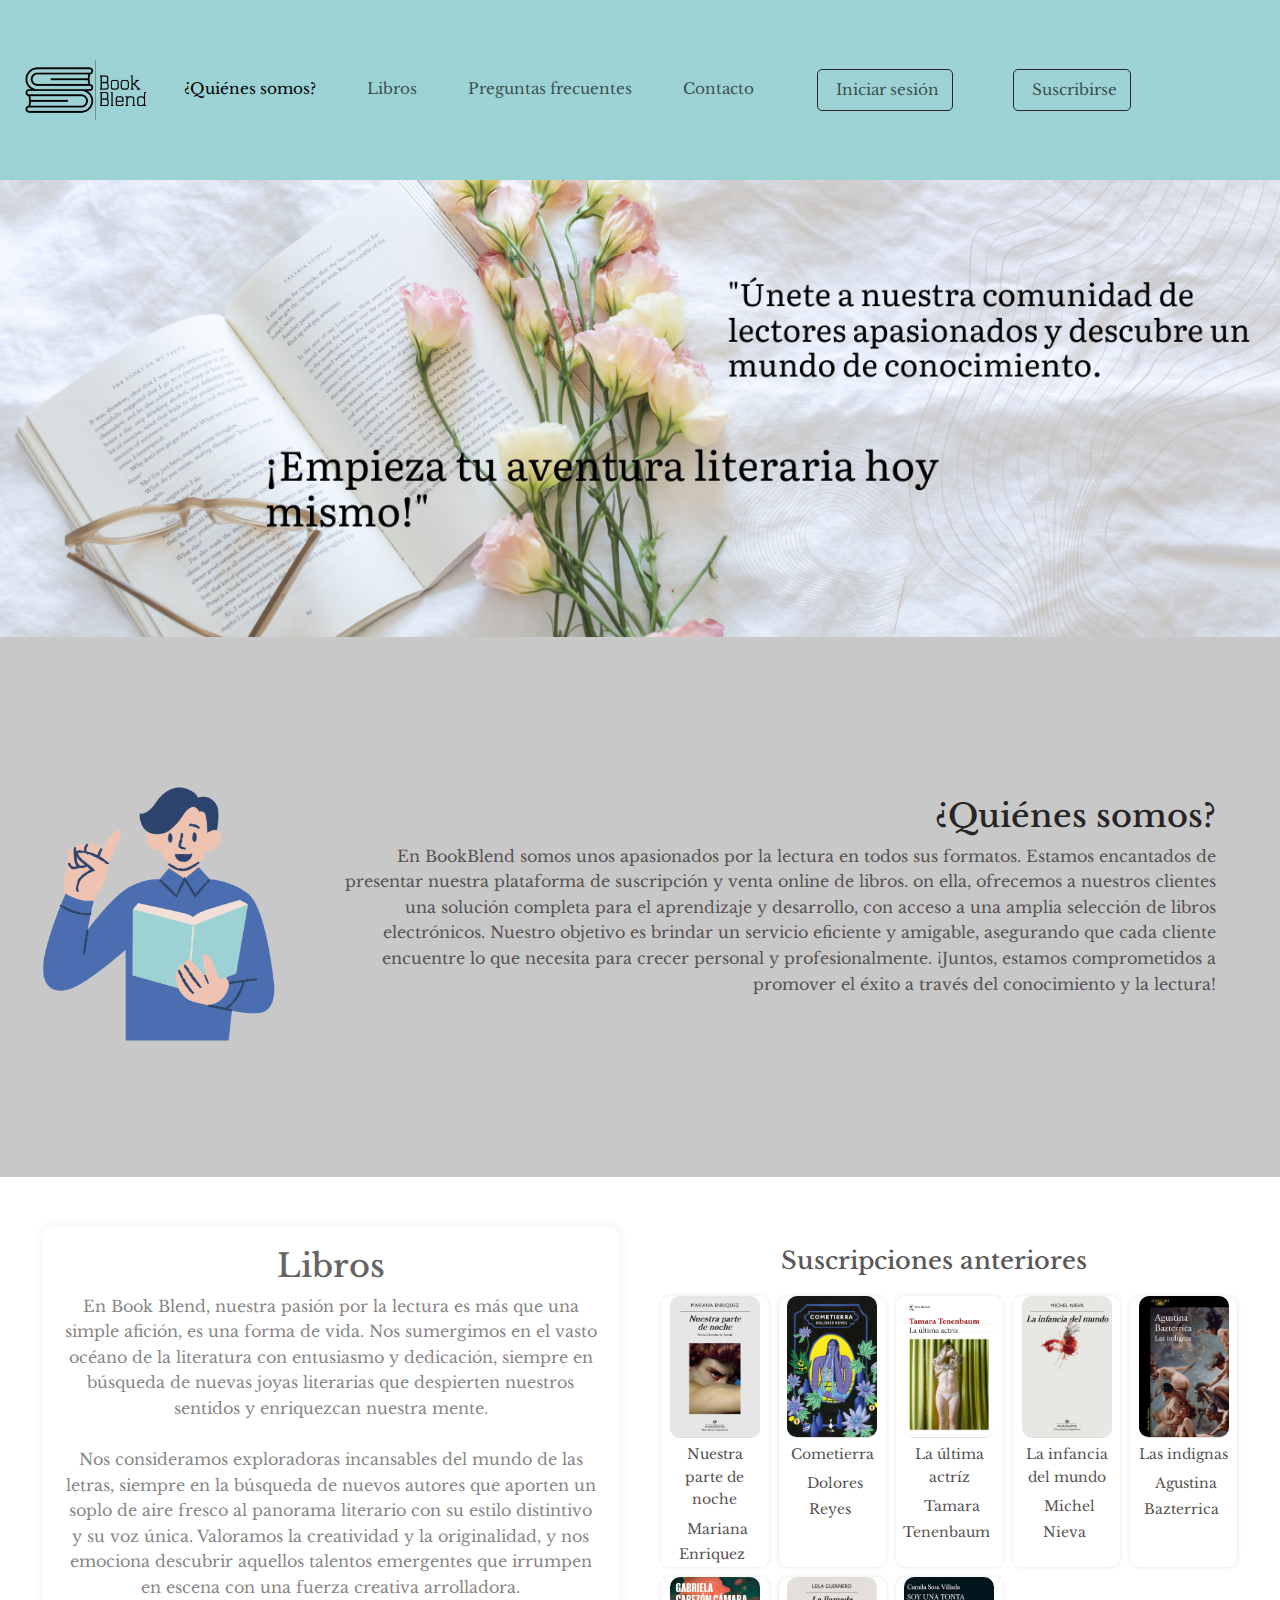
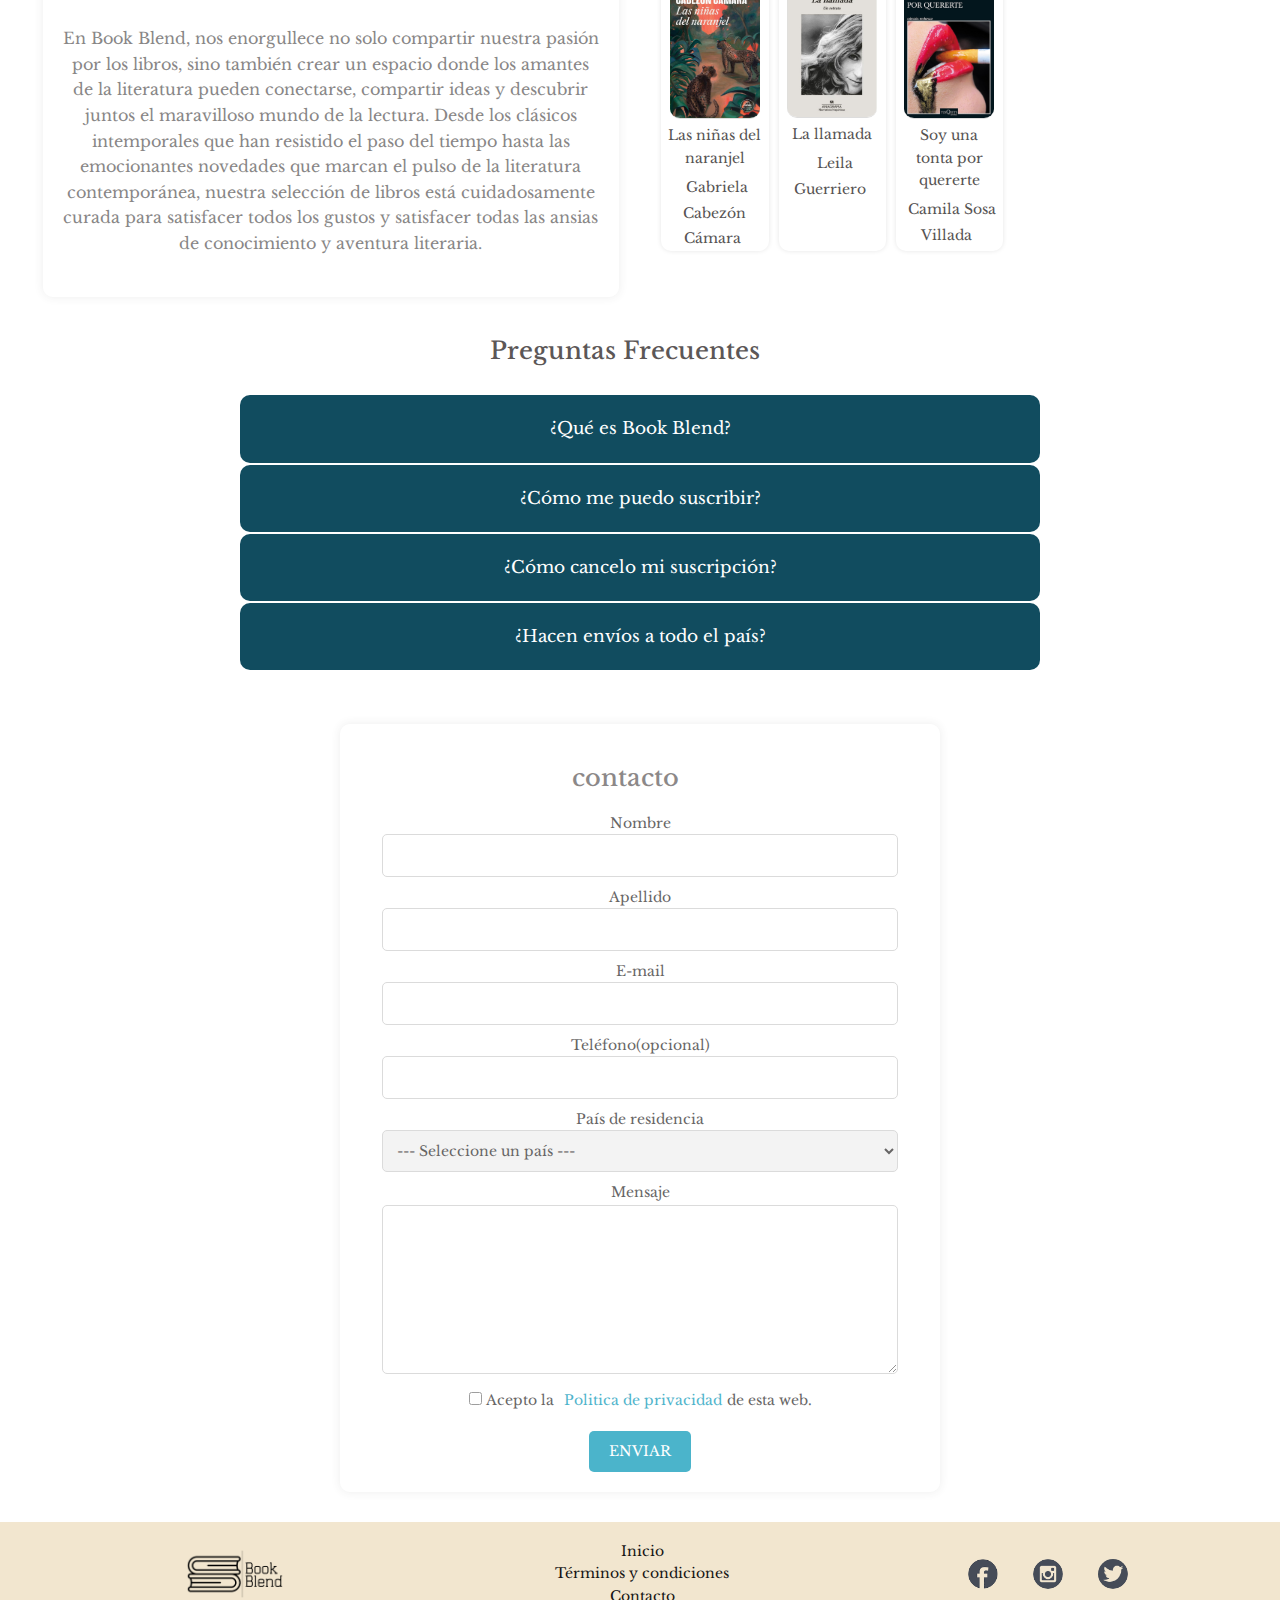
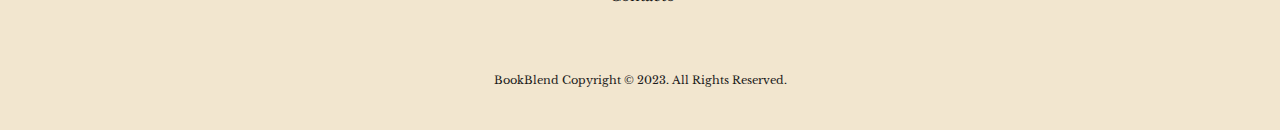
==== index.html @ 891d742f "Primer commit" ====
<!DOCTYPE html>
<html lang="es">
<head>
    <meta charset="UTF-8"/>

    <meta http-equiv="X-UA-Compatible" content="IE=edge"/>

    <meta name="viewport" content="width=device-width, initial-scale=1.0"/>

    <meta charset="UTF-8">

    <link href="https://fonts.googleapis.com/css2?family=Libre+Baskerville&display=swap" rel="stylesheet">

    <title>Book Blend</title>

    <link rel="icon" href="./imagenes/LOGOFAVICO.ico" type="image/x-icon">

    <link href="https://cdn.jsdelivr.net/npm/bootstrap@5.3.3/dist/css/bootstrap.min.css" rel="stylesheet"
    integrity="sha384-QWTKZyjpPEjISv5WaRU9OFeRpok6YctnYmDr5pNlyT2bRjXh0JMhjY6hW+ALEwIH" crossorigin="anonymous">

    <link rel="stylesheet" href="./CSS/stylePagina.css"/>
</head>

<body>
    <nav class="navbar navbar-expand-lg navbar-light" style="background-color:#9cd2d3;">
        <div class="container-fluid">
            <a class="navbar-brand" href="./index.html">
                <img src="./imagenes/logo1.png" alt="imagen del logo bookblend">
            </a>
            <button class="navbar-toggler" id="button-burg" type="button" data-bs-toggle="collapse"
                data-bs-target="#navbarNav" aria-controls="navbarNav" aria-expanded="false"
                aria-label="Toggle navigation">
            </button>
            <div class="collapse navbar-collapse" id="navbarNav">
                <ul class="navbar-nav">
                    <li class="nav-item">
                        <a class="nav-link active" aria-current="page" href="#quienes">¿Quiénes somos?</a>
                    </li>
                    <li class="nav-item">
                        <a class="nav-link" href="#libros">Libros</a>
                    </li>
                    <li class="nav-item">
                        <a class="nav-link" href="#preguntas-frecuentes">Preguntas frecuentes</a>
                    </li>
                    <li class="nav-item">
                        <a class="nav-link" href="#contacto">Contacto</a>
                    </li>
                    <li class="nav-item" id="btn-inicio-sesion">
                        <a class="nav-link" href="./ventlogin.html#inicio-sesion">Iniciar sesión</a>
                    </li>
                    <li class="nav-item" id="btn-suscripcion">
                        <a class="nav-link" href="./ventlogin.html#suscripcion">Suscribirse</a>
                    </li>
                </ul>
            </div>
        </div>
    </nav>
    <main>
        <div>
            <section id="carruselpp">
                <div class="carousel-containerpp">
                    <div class="carousel-pp">
                        <div class="carousel-itempp">
                            <img src= "./imagenes/1.png" alt="Empieza tu aventura literaria hoy mismo">
                        </div>
                        <div class="carousel-itempp">
                            <a href="./ventlogin.html"></a>
                            <img src= "./imagenes/2.png" alt="suscripcion gratiuta por 7 dias">
                        </div>
                        <div class="carousel-itempp">
                            <img src="./imagenes/3.png" alt="Puede cancelar la suscrpcion en cualquier momento">
                        </div>
                    </div>
                    <div class="prev-nextpp">
                        <button id="prevBtn" class="previ">&#10094;</button>
                        <button id="nextBtn" class="sigu">&#10095;</button>
                    </div>
                </div>
            </section>
        </div>
        <section id="quienes">
            <div class="container-quienes">
                <div class="mainImg">
                    <img src="./imagenes/quienesomos.png" alt="imagen orientativa" />
                </div>
                <div class="mainText">
                    <h2 class="quieneSomos">¿Quiénes somos?</h2>
                    <p>
                        En BookBlend somos unos apasionados por la lectura en todos sus
                        formatos.
                        Estamos encantados de presentar nuestra plataforma de suscripción y
                        venta online de libros.
                        on ella, ofrecemos a nuestros clientes una solución completa para el
                        aprendizaje y desarrollo,
                        con acceso a una amplia selección de libros electrónicos.
                        Nuestro objetivo es brindar un servicio eficiente y amigable,
                        asegurando que cada cliente encuentre lo que necesita para crecer
                        personal y profesionalmente.
                        ¡Juntos, estamos comprometidos a promover el éxito a través del
                        conocimiento y la lectura!
                    </p>
                </div>
            </div>
        </section>
        <section id="libros">
            <div id="container_izq">
                <div class="contenido">
                    <h2>Libros</h2>
                    <p>En Book Blend, nuestra pasión por la lectura es más que una simple afición, es una forma de vida.
                        Nos sumergimos en el vasto océano de la literatura con entusiasmo y dedicación, siempre en
                        búsqueda de nuevas joyas literarias que despierten nuestros sentidos y enriquezcan nuestra
                        mente.<br><br>
                        Nos consideramos exploradoras incansables del mundo de las letras, siempre en la búsqueda de
                        nuevos autores que aporten un soplo de aire fresco al panorama literario con su estilo
                        distintivo y su voz única. Valoramos la creatividad y la originalidad, y nos emociona descubrir
                        aquellos talentos emergentes que irrumpen en escena con una fuerza creativa arrolladora.<br><br>
                        En Book Blend, nos enorgullece no solo compartir nuestra pasión por los libros, sino también
                        crear un espacio donde los amantes de la literatura pueden conectarse, compartir ideas y
                        descubrir juntos el maravilloso mundo de la lectura. Desde los clásicos intemporales que han
                        resistido el paso del tiempo hasta las emocionantes novedades que marcan el pulso de la
                        literatura contemporánea, nuestra selección de libros está cuidadosamente curada para satisfacer
                        todos los gustos y satisfacer todas las ansias de conocimiento y aventura literaria.</p>
                </div>
            </div>
            <div id="container_der">
                <h4>Suscripciones anteriores</h4>
                <div class="libros_anteriores">
                    <div class="libro" onclick="showResumen(this)">
                        <img src="./imagenes/nuestra_parte_de_noche.jpg" alt="Portada del libro 1">
                        <p class="item_title">Nuestra parte de noche</p>
                        <span class="autor">Mariana Enriquez</span>
                        <p class="reseña" style="display: none;">La novela se centra en la convivencia entre lo
                            histórico y lo
                            sobrenatural, y la construcción de los personajes es excepcional. <br>
                            La historia se desarrolla en torno a una secta regida por lo que llaman la Oscuridad. <br>
                            A través de la narrativa, Enriquez inventa puertas para que el lector las abra, entre el
                            sigilo y el
                            estupor. Desde las vidas comunes de algunos personajes comienzan a aparecer sitios o escenas
                            que
                            invitan a la extrañidad, pero también a las más espeluznantes pesadillas y luego al horror
                            que
                            convierte al lenguaje en experiencia de lo indecible. <br>
                            La novela también aborda aspectos de la dictadura militar argentina, aunque no es el tema
                            central.
                            <br>
                            A través de la historia, se exploran temas de ocultismo, extravío macabro y la tensión entre
                            lo que
                            parece real y lo que se adivina como siniestro. <br>
                            En resumen, “Nuestra parte de noche” es una obra que desafía las convenciones del género y
                            ofrece
                            una lectura profunda y cautivadora.
                        </p>
                    </div>
                    <div class="libro" onclick="showResumen(this)">
                        <img src="./imagenes/cometierra.jpg" alt="Portada del libro 2">
                        <p class="item_title">Cometierra</p>
                        <span class="autor">Dolores Reyes</span>
                        <p class="reseña" style="display: none;">La historia es narrada por una joven huérfana conocida
                            como
                            Cometierra, quien tiene el poder de conectar con víctimas femeninas desaparecidas al comer
                            un poco
                            de tierra que ha tenido contacto con la víctima. <br>
                            A lo largo de la historia, Cometierra usa su don para ayudar a encontrar a mujeres
                            desaparecidas,
                            ingiriendo tierra de la casa de la persona desaparecida para tener visiones y poder
                            encontrarla.
                            Aunque la novela aborda temas de femicidios y trata de blancas, también se centra en cómo
                            Cometierra
                            percibe su vida como vidente y huérfana, y cómo crece y enfrenta las cosas de manera
                            diferente a
                            como lo hacía de niña. <br>
                            La novela es visual y sensorial, con una estructura parecida a la novela policíaca, con
                            Cometierra
                            resolviendo un caso tras otro. Además, la obra es reconocida por su cruda descripción de la
                            realidad
                            social y la presencia de lo sobrenatural. <br>
                            En resumen, “Cometierra” es una obra que logra entrelazar magistralmente diferentes géneros
                            literarios y elementos temáticos, ofreciendo una historia que impacta por su cruda
                            descripción de la
                            realidad social y la presencia de lo sobrenatural.
                        </p>
                    </div>
                    <div class="libro" onclick="showResumen(this)">
                        <img src="./imagenes/la_ultima_actriz.jpg" alt="Portada del libro 3">
                        <p class="item_title">La última actríz</p>
                        <span class="autor">Tamara Tenenbaum</span>
                        <p class="reseña" style="display: none;">La historia se centra en dos mujeres de diferentes
                            épocas,
                            explorando la identidad femenina a través del tiempo y la memoria. <br>
                            La protagonista, Sabrina, es una estudiante de Artes que, impulsada por su director de tesis
                            y
                            amante, Gabriel, decide investigar las huellas del teatro judío en Argentina. Para ello,
                            recurre a
                            Jaim, un viejo profesor que le sugiere revisar los restos de los archivos de la AMIA, la
                            mutual que
                            sufrió un atentado terrorista en 1994. <br>
                            En su investigación, Sabrina descubre el diario de Jana, una actriz del teatro ídish en
                            Buenos Aires
                            en la década de 1960. A medida que avanza en su investigación, Sabrina se obsesiona con
                            seguir las
                            huellas de Jana, hasta el punto de que todo lo demás en su vida, incluyendo su familia, su
                            carrera
                            académica y su relación con Gabriel, pasa a un segundo plano. <br>
                            La novela es reconocida por su inteligencia narrativa excepcional, con dos personajes
                            femeninos
                            perturbadores y una trama tan elusiva como hipnótica. Trata temas como ser mujer, el deseo y
                            la
                            realización, el mito del díbuk y la posesión del cuerpo, la tradición y la modernidad, la
                            ciudad de
                            Buenos Aires y la búsqueda de una clave existencial entre un montón de papeles quemados.
                            <br>
                            En resumen, “La última actriz” es una obra que logra entrelazar magistralmente diferentes
                            géneros
                            literarios y elementos temáticos, ofreciendo una historia que impacta por su cruda
                            descripción de la
                            realidad social y la presencia de lo sobrenatural.
                        </p>
                    </div>
                    <div class="libro" onclick="showResumen(this)">
                        <img src="./imagenes/la_infancia_del_mundo.jpg" alt="Portada del libro 4">
                        <p class="item_title">La infancia del mundo</p>
                        <span class="autor">Michel Nieva</span>
                        <p class="reseña" style="display: none;">La historia se desarrolla en el siglo XXIII, en un
                            mundo
                            transformado por el cambio climático. <br>
                            El protagonista de la historia es un niño mutante conocido como “el niño dengue”, que es
                            testigo de
                            un mundo en el que la élite en el poder ha terraformado el planeta para su bienestar y
                            enriquecimiento, mientras que el resto de la población vive en la más brutal precariedad. El
                            niño
                            dengue descubre que su nacimiento es producto de un experimento corporativo sobre capas
                            marginales
                            de la sociedad con el fin de especular sobre el mercado de "virofinanzas". <br>
                            La novela es reconocida por su crítica feroz a la influencia desmedida de las corporaciones
                            y su
                            búsqueda incesante de ganancias a expensas de la humanidad. <br>
                            En resumen, “La infancia del mundo” es una obra que ofrece una mirada ciberpunk planteando
                            una
                            crítica a ciertos rasgos del capitalismo global contemporáneo como el cambio climático, la
                            especulación financiera y la industria farmacéutica, el extractivismo, la gentrificación, e
                            incluso
                            la violencia infantil y la desigualdad social.
                        </p>
                    </div>
                    <div class="libro" onclick="showResumen(this)">
                        <img src="./imagenes/las_indignas.jpg" alt="Portada del libro 5">
                        <p class="item_title">Las indignas</p>
                        <span class="autor">Agustina Bazterrica</span>
                        <p class="reseña" style="display: none;">La historia se desarrolla en un mundo
                            post-apocalíptico,
                            después de una serie de catástrofes ambientales. <br>
                            La trama gira en torno a un grupo de mujeres que viven en una especie de convento, bajo el
                            control
                            de una secta religiosa. Estas mujeres son sometidas a torturas, sacrificios y ceremonias
                            terroríficas en nombre de la iluminación. Son vigiladas por la Hermana Superior y un
                            misterioso
                            personaje conocido solo como "Él". <br>
                            La narradora es una de estas mujeres, que escribe en secreto sobre lo que sucede dentro del
                            convento. A través de su relato, Bazterrica explora temas como el patriarcado, el abuso de
                            poder y
                            la amistad. <br>
                            La novela es reconocida por su narrativa truculenta, que logra enmascarar con cierto
                            lirismo. “Las
                            indignas” ofrece una visión perturbadora de un futuro distópico.
                        </p>
                    </div>
                    <div class="libro" onclick="showResumen(this)">
                        <img src="./imagenes/las_niñas_del_naranjel.jpg" alt="Portada del libro 6">
                        <p class="item_title">Las niñas del naranjel</p>
                        <span class="autor">Gabriela Cabezón Cámara</span>
                        <p class="reseña" style="display: none;">La historia se basa en la vida de Catalina de Erauso,
                            una
                            novicia del convento de Donostia, España, en el siglo XVI, que a los 15 años huye y termina
                            en
                            América convertida en Antonio, un alférez. <br>
                            La trama se desarrolla en un mundo post-apocalíptico, después de una serie de catástrofes
                            ambientales. Antonio, junto con dos niñas guaraníes, Mitakuña y Michí, y algunos animales,
                            se
                            interna en la selva. Mientras las protege, les cuenta variadas historias al igual que hace
                            con su
                            tía (priora del convento del que escapó), mediante una larga carta en la que le (nos) cuenta
                            qué fue
                            de su vida durante casi treinta años y le pide perdón por haberla abandonado. <br>
                            La novela es reconocida por su crítica social, especialmente referida a la colonización
                            española.
                            Además, aborda temas como la identidad sexual y la soledad del ser humano. La narración y la
                            poesía
                            se imbrican de un modo admirable, creando una polifonía digna de mencionar.
                        </p>
                    </div>
                    <div class="libro" onclick="showResumen(this)">
                        <img src="./imagenes/la_llamada.JPG" alt="Portada del libro 7">
                        <p class="item_title">La llamada</p>
                        <span class="autor">Leila Guerriero</span>
                        <p class="reseña" style="display: none;">La obra es un retrato de la vida de Silvia Labayru, una
                            argentina que en su adolescencia era tímida, lectora, amante de los animales y entusiasta de
                            John F.
                            Kennedy. A los trece años, ingresó en el Colegio Nacional Buenos Aires, donde entró en
                            contacto con
                            agrupaciones estudiantiles de izquierda y se transformó en una militante aguerrida. <br>
                            En marzo de 1976, embarazada de cinco meses y con veinte años, Labayru integraba el sector
                            de
                            Inteligencia de la organización Montoneros, un grupo armado de extracción peronista. Fue
                            secuestrada
                            por militares y trasladada a la ESMA, la Escuela de Mecánica de la Armada, donde funcionaba
                            un
                            centro de detención clandestino en el cual se torturó y asesinó a miles de personas. Allí
                            tuvo a su
                            hija que, una semana más tarde, fue entregada a los abuelos paternos. <br>
                            En la ESMA, Labayru fue torturada, obligada a realizar trabajo esclavo, violada
                            reiteradamente por
                            un oficial y forzada a representar el papel de hermana de Alfredo Astiz, un miembro de la
                            Armada que
                            se había infiltrado en la organización Madres de Plaza de Mayo. La liberaron en junio de
                            1978 y en
                            el avión rumbo a Madrid, junto a su hija de un año y medio, pensó: «Se acabó el infierno».
                            Pero el
                            infierno no había terminado. <br>
                            Los argentinos en el exilio la repudiaron, acusándola de traidora a raíz de la desaparición
                            de las
                            Madres. Abominada por quienes habían sido sus compañeros de militancia, arropada por unos
                            pocos
                            amigos fieles exiliados en Europa, hizo una vida. <br>
                            Guerriero entrevistó durante dos años, de 2021 a 2023, a Silvia Labayru, antigua integrante
                            del
                            grupo armado de extracción peronista Montoneros. Con retazos de conversaciones,
                            transcripciones de
                            testimonios judiciales, telegramas, emails y poemas, Guerriero realiza un trabajo formidable
                            al
                            desgranar cada elemento y situarlo en el lugar exacto que le corresponde para construir un
                            engranaje
                            robusto con piezas sueltas. <br>
                            Es una historia real, llena de aristas y sombras, sobre la condición humana. Un gran mosaico
                            que,
                            visto en conjunto, ofrece una imagen definida y equilibrada de la época, de las
                            circunstancias y de
                            la protagonista.
                        </p>
                    </div>
                    <div class="libro" onclick="showResumen(this)">
                        <img src="./imagenes/soy_una_tonta_por_quererte.jpg" alt="Portada del libro 8">
                        <p class="item_title">Soy una tonta por quererte</p>
                        <span class="autor">Camila Sosa Villada</span>
                        <p class="reseña" style="display: none;">Este libro consta de nueve relatos que exploran la fina
                            línea
                            que separa la realidad de lo prodigioso. <br>
                            Los relatos están habitados por personajes extravagantes y profundamente humanos que se
                            enfrentan de
                            maneras tan extrañas como ellos mismos a una realidad ominosa. Algunos de los relatos
                            incluyen: <br>
                            - Una mujer que se gana la vida como novia de alquiler de hombres gays en la década de los
                            años 90.
                            <br>
                            - En un fumadero de Harlem, una travesti latina conoce íntimamente nada menos que a Billie
                            Holiday.<br>
                            - Un grupo de rugbiers regatea el precio de una noche de sexo y a cambio recibe su merecido.
                            <br>
                            - Monjas, abuelas, niños y perros nunca son lo que parecen.<br>
                            Camila Sosa Villada, autora del libro, es reconocida por su capacidad para hablar la lengua
                            de una
                            víctima de la inquisición mexicana y construir un universo distópico donde la existencia
                            travesti se
                            toma su revancha. <br>
                            El estilo único, la autora, franquea los límites entre la realidad y la magia en estos
                            cuentos,
                            honrando la tradición oral con soltura y solidez inigualables.
                        </p>
                    </div>
                </div>
            </div>
        </section>
        <div id="myModal" class="modal">
            <div class="modal-content">
                <span class="close" onclick="closeModal()">&times;</span>
                <div id="modalTitle" class="item_title"></div>
                <div id="modalContent" class="modal-description"></div>
            </div>
        </div>
        <section id="preguntas-frecuentes">
            <h4>Preguntas Frecuentes</h4>
            <div class="contenedor-acordeon">
                <div class="acordeon">
                    <input type="radio" name="acordeon" id="btn-acordeon1" class="btn-acordeon">
                    <label for="btn-acordeon1">
                        ¿Qué es Book Blend?
                    </label>
                    <div class="contenido-acordeon">
                        <p>Book Blend es un servicio de suscripción de libros que te ofrece una selección personalizada
                            de
                            libros basada en tus intereses y preferencias de lectura. Con Book Blend, puedes descubrir
                            nuevas lecturas emocionantes y disfrutar de una experiencia de lectura única.</p>
                    </div>
                </div>
                <div class="acordeon">
                    <input type="radio" name="acordeon" id="btn-acordeon2" class="btn-acordeon">
                    <label for="btn-acordeon2">
                        ¿Cómo me puedo suscribir?
                    </label>
                    <div class="contenido-acordeon">
                        <p>Para suscribirte a Book Blend, simplemente visita nuestra página web y haz clic en el botón
                            de
                            suscripción. Luego, sigue los pasos indicados para crear tu cuenta y seleccionar tu plan de
                            suscripción. Una vez completado el proceso de suscripción, podrás empezar a disfrutar de
                            nuestros libros seleccionados especialmente para ti.</p>
                    </div>
                </div>
                <div class="acordeon">
                    <input type="radio" name="acordeon" id="btn-acordeon3" class="btn-acordeon">
                    <label for="btn-acordeon3">
                        ¿Cómo cancelo mi suscripción?
                    </label>
                    <div class="contenido-acordeon">
                        <p>Para cancelar tu suscripción a Book Blend, simplemente inicia sesión en tu cuenta y dirígete
                            a la
                            sección de configuración o ajustes. Allí encontrarás la opción para cancelar tu suscripción.
                            Sigue las instrucciones proporcionadas y tu suscripción será cancelada de manera efectiva.
                            Ten
                            en cuenta que al cancelar tu suscripción, perderás acceso a nuestra biblioteca de libros.
                        </p>
                    </div>
                </div>
                <div class="acordeon">
                    <input type="radio" name="acordeon" id="btn-acordeon4" class="btn-acordeon">
                    <label for="btn-acordeon4">
                        ¿Hacen envíos a todo el país?
                    </label>
                    <div class="contenido-acordeon">
                        <p>Sí, hacemos envíos a todo el país. Nuestro servicio de entrega está disponible en todas las
                            regiones, lo que te permite recibir tus libros en la comodidad de tu hogar,
                            independientemente
                            de dónde te encuentres en el país. Trabajamos con servicios de mensajería confiables para
                            garantizar que tus libros lleguen a tiempo y en perfectas condiciones.</p>
                    </div>
                </div>
            </div>
        </section>
        <section id="contacto">
            <h4>contacto</h4>
            <div class="container">
                <form action="#" method="post" onsubmit="enviarFormulario(event)">
                    <div>
                        <label for="nombreUsuario">Nombre</label>
                        <input type="text" id="nombreUsuario" name="nombreUsuarioIngresado">
                    </div>
                    <div>
                        <label for="apellidoUsuario">Apellido</label>
                        <input type="text" id="apellidoUsuario" name="apellidoUsuarioIngresado">
                    </div>
                    <div>
                        <label for="emailUsuario">E-mail</label>
                        <input type="email" id="emailUsuario" name="emailUsuarioIngresado">
                    </div>
                    <div>
                        <label for="telUsuario">Teléfono(opcional)</label>
                        <input type="tel" id="telUsuario" name="telUsuarioIngresado">
                    </div>
                    <div>
                        <label for="paisUsuario">País de residencia</label>
                        <select id="paisUsuario" name="paisUsuarioIngresado">
                            <option value="selected">--- Seleccione un país ---</option>
                            <option value="AR">Argentina</option>
                            <option value="CO">Colombia</option>
                            <option value="VE">Venezuela</option>
                            <option value="PE">Peru</option>
                        </select>
                    </div>
                    <div>
                        <label for="message">Mensaje</label>
                        <textarea id="message" name="message" rows="7"></textarea>
                    </div>
                    <div>
                        <input type="checkbox" id="politicasdeprivacidad" name="politicasdeprivacidad" value="1">
                        <label for="politicasdeprivacidad"> Acepto la<a href="./politicasdeprivacidad.html">Politica
                                de privacidad</a>de esta web.</label>
                    </div>
                    <input type="submit" value="ENVIAR">
                </form>
            </div>
        </section>
    </main>
    <!-- FOOTER -->
    <footer>
        <div class="container">
            <div class="logoFooter">
                <img src="./imagenes/logo1.png" alt="logo de bookblent" />
            </div>
            <div class="accesoRapido">
                <ul>
                    <li><a href="./index.html">Inicio</a></li>
                    <li><a href="./terminosycondiciones.html">Términos y condiciones</a></li>
                    <li><a href="./index.html#contacto">Contacto</a></li>
                </ul>
            </div>
            <div class="logoRedes">
                <a href="https://www.facebook.com/" target="_blank">
                    <img src="./imagenes/facebooklogo.jpg" alt="FacebookLogo" />
                </a>
                <a href="https://www.instagram.com/" target="_blank">
                    <img src="./imagenes/instagramlogo.jpg" alt="InstagramLogo" />
                </a>
                <a href="https://twitter.com/" target="_blank">
                    <img src="./imagenes/twitterlogo.jpg" alt="TwitterLogo" />
                </a>
            </div>
            <p class="copy">
                BookBlend Copyright &copy; 2023. All Rights Reserved.
            </p>
        </div>
    </footer>
    <!-- FIN FOOTER -->
    <script src="https://cdn.jsdelivr.net/npm/bootstrap@5.3.3/dist/js/bootstrap.bundle.min.js"
        integrity="sha384-YvpcrYf0tY3lHB60NNkmXc5s9fDVZLESaAA55NDzOxhy9GkcIdslK1eN7N6jIeHz"
        crossorigin="anonymous"></script>
    <script src="./JS/popup.js"></script>
    <script src="./JS/formulario.js"></script>
    <script src="./JS/scroll.js"></script>
    <script src="./JS/inse.js"></script>
    <script src="./JS/carrusel.js"></script>
    <script src="./JS/acordeon.js"></script>
</body>
</html>
---- CSS/stylePagina.css ----
a {
  color: #262424;
  text-decoration: none;
}

* {
  color: #262424;
  padding: 20px;
  border-radius: 10px;;
}

body {
  font-family: 'Libre Baskerville', serif;
  font-size: 16px;
  line-height: 1.6;
  background-size: cover;
  background-position: center;
  text-align: center;
  margin: 0px;
  padding: 0px;
  background-color: white;
  background-size: auto 100vh;
}

header h1 {
  text-align: center;
  font-weight: bold'Libre Baskerville', serif;
  margin-inline-end: 30px; 
  margin-bottom: 20px; 
  margin-top: 20px;

}

nav {
  background-color: #0799b6;
  font-size: 17px;
  padding: 10px 20px;
  top: 0;
  left: 0;
  right: 0;
  z-index: 1000;
  display: flex;
  justify-content: space-between;
  align-items: center;
  height: 20vh;
  width: 100%;
  border-radius: 0;
  position: fixed;
}

.navbar-brand img {
  height: auto;
  width: 10vw;
}

.nav-login form {
  margin: 0;
  width: max-content;
}

.nav-login form a {
  min-width: max-content;
}

.nav-login form button {
  display: inline-block;
  vertical-align: middle;
}

#btn-inicio-sesion,
#btn-suscripcion {
  padding: 0px 0px;
  border-radius: 5px;
  margin: 30px;
  background-color: transparent;
  color: #262424;
  border: 1px solid #262424;
}

#btn-inicio-sesion,
#btn-suscripcion {
  background-color: transparent;
  color: #fff;
  text-decoration: none;
}

.nav-login {
  margin: 5%;
}

.ini-ses {
  display: none;
}

#button-burg {
  margin: 5%;
}

div.container {
  width: 100%;
  max-width: 2000px;
  margin: 0 auto;
}

nav ul {
  list-style-type: none;
  padding: 0;
  margin: 0;
  display: flex;
}

nav ul li {
  margin-right: 20px;
  margin-top: 30px;
  margin-bottom: 30px;
}

nav ul li:last-child {
  margin-right: 0;
}

nav ul li a {
  font-size: 14px;
  text-decoration: none;
  color: #121111;
  font-weight: bold;
}

nav ul li a:hover {
  color: #444;
}

/* Estilo para la sección carrusel */
.carousel-containerpp {
  position: relative;
  border-radius: 0;
}

.carousel-pp {
  display: flex;
  overflow: hidden;
  border-radius: 0;
}

.carousel-itempp {
  flex: 0 0 100%;
}

.carousel-itempp img {
  width: 100%;
  height: auto;
  border-radius: 0;
}

.prev-nextpp {
  position: absolute;
  top: 50%;
  transform: translateY(-50%);
  width: 100%;
  display: none;
}

.prev-nextpp button {
  background-color: rgba(0, 0, 0, 0.5);
  color: white;
  border: none;
  cursor: pointer;
  position: absolute;
  top: 50%;
  transform: translateY(-50%);
  padding: 10px;
  z-index: 1;
}

.prev-nextpp button:hover {
  opacity: 0.7;
}

.previ {
  left: 20px;
}

.sigu {
  right: 20px;
}

/* QUIENES SOMOS */

main img {
  width: 20em;
}

#quienes-somos {
  padding: 10px;
  text-align: center;
}

.quieneSomos {
  margin-top: 0;
  margin-top: 0;
}

main div.container-quienes {
  background: #c9c8c9;
  border-radius: 0;
  display: flex;
  justify-content:space-evenly;
  min-height: 60vh;
  align-items:center;
}

.mainText {
  text-align: right;
  padding-top: 5%;
  padding-bottom: 5%;
  padding-right: 5%;
}

/* preguntas frecuentes */

#preguntas-frecuentes {
  padding: 20px;
}

* {
  margin: 0;
  padding: 0;
  box-sizing: border-box;
  border-radius: 10px;
}

:root {
  --color-primary: #114c5f;
  --color-secondary: #0799b6;
  --color-accent: #1abc9c;
  --color-text: #fff;
}

.contenedor-acordeon {
  width: 100%;
  max-width: 800px;
  margin: auto;
  margin-top: 30px;
  text-align: center;
  font-size: 20px;
  margin-bottom: 32px;
  color: var(--color-primary);
}

.acordeon {
  background: var(--color-text);
}

.acordeon label {
  display: block;
  padding: 20px;
  font-size: 17px;
  background: var(--color-primary);
  color: var(--color-text);
  cursor: pointer;
  margin-bottom: 2px;
  transition: all 300ms ease;
}

.acordeon label:hover {
  background: var(--color-secondary);
}

.acordeon .contenido-acordeon {
  padding: 0px;
  font-size: 17px;
  margin: 0px 20px;
  max-height: 0px;
  overflow: hidden;
  transition: all 300ms ease;
  background: var(--color-text);
}

.btn-acordeon:checked~.contenido-acordeon {
  max-height: 600px;
  padding: 15px 0px;
}

.btn-acordeon {
  display: none;
}

/* Estilo para la sección Libros */
#libros {
  display: flex;
  justify-content: space-evenly;
  align-items: flex-start;
  margin-top: 50px;
  background-color: #f2e6cf(232, 204, 237, 0.8);
}

.modal {
  display: none;
  position: fixed;
  z-index: 999;
  left: 0;
  top: 0;
  width: 100%;
  height: 100%;
  overflow: auto;
  background-color: rgba(0, 0, 0, 0.5);
}

.modal-content {
  background-color: #fefefe;
  margin: 10% auto;
  padding: 20px;
  border: 1px solid #888;
  width: 60%;
  max-width: 600px;
  box-shadow: 0 4px 8px 0 rgba(0, 0, 0, 0.2);
  border-radius: 10px;
  position: relative;
}

.close {
  position: absolute;
  top: 10px;
  right: 10px;
  font-size: 20px;
  font-weight: bold'Libre Baskerville', serif;
  cursor: pointer;
}

.modal-description {
  padding: 10px;
}

#suscripcionesanteriores {
  font-size: 14px;
}

#container_izq {
  flex: 0 0 45%;
}

#container_der {
  flex: 0 0 45%;
}

.contenido {
  background-color: rgba(255, 255, 255, 0.8);
  padding: 20px;
  border-radius: 10px;
  box-shadow: 0 0 10px rgba(0, 0, 0, 0.1);
  opacity: 0.7;
}

.libros_anteriores {
  display: grid;
  grid-template-columns: repeat(auto-fill, minmax(100px, 1fr));
  grid-gap: 10px;
}

.libro {
  border-radius: 10px;
  overflow: hidden;
  box-shadow: 0 0 5px rgba(0, 0, 0, 0.1);
  cursor: pointer;
  transition: transform 0.3s ease;
}

.libro img {
  width: 100%;
  max-width: 90px; 
  height: auto;
  border-bottom: 1px solid #ddd;
}

.libro:hover {
  transform: scale(1.05);
}

.libro p,
.libro span {
  padding: 5px;
  margin: 0;
  font-size: 14px;
}

.libro .item_title {
  font-weight: 'Libre Baskerville', serif;
}

.libro .autor {
  color: #565353;
}

.libro .reseña {
  padding: 5px;
  margin-top: 5px;
  display: none;
  background-color: #fff;
}

.modal-content p {
  word-wrap: break-word;
  overflow-wrap: break-word;
}

/* Estilo para la sección Contacto */
#contacto {
  width: 80%;
  max-width: 600px;
  margin: 50px auto 0;
  margin-top: 0%;
  margin-bottom: 30px;
  padding: 30px;
  font-family: 'Libre Baskerville', serif;
  display: flex;
  flex-direction: column;
  align-items: center;
  font-size: 14px;
  color: #2c2b2b;
  background-color: rgba(255, 255, 255, 0.8);
  padding: 20px;
  border-radius: 10px;
  box-shadow: 0 0 10px rgba(0, 0, 0, 0.1);
  line-height: 1.5;
  background-position: center;
  opacity: 0.7;
}
/* Estilo para la sección Contacto ,inicio de sesion y suscrpcion */
#contacto {
  width: 80%; 
  max-width: 600px; 
  margin: 50px auto 0; 
  margin-top: 0%;
  margin-bottom: 30px; 
  padding: 30px;
  font-family: 'Libre Baskerville', serif;
  display: flex;
  flex-direction: column;
  align-items: center;
  font-size: 14px;
  color: #2c2b2b;
  background-color: rgba(255, 255, 255, 0.8);
  padding: 20px;
  border-radius: 10px;
  box-shadow: 0 0 10px rgba(0, 0, 0, 0.1);
  line-height: 1.5;
  background-position: center;
  opacity: 0.7;
}
h2#contacto {
  text-align: center;
  display: flex;
  flex-direction: column;
  align-items: center;
}
/* etiqueta "Mensaje" */
label[for="message"] {
  display: block;
  text-align: center;
  margin-bottom: 2px;
}

form#contacto-form {
  margin: 0 auto; /* Centrar el formulario */
}

label[for="message"] {
  display: block;
  text-align: center;
  margin-bottom: 2px;
}

a {
  color: #0095B6;
  text-decoration: none;
  margin-right: 5px;
  margin-left: 10px;
 
}

/* Estilos para los campos de los formularios */
input[type="text"],
input[type="email"],
input[type="tel"],
input[type="password"],
select,
textarea {
  width: calc(100% - 20px); 
  padding: 10px;
  border-radius: 5px;
  box-sizing: border-box;
  margin-bottom: 10px;
  border: 1px solid #ccc; 
}

#inicio-sesion {
  width: 80%; 
  max-width: 600px; 
  margin: 50px auto 0; 
  margin-bottom: 30px; 
  padding: 40px;
  font-family: 'Libre Baskerville', serif;
  display: flex;
  flex-direction: column;
  align-items: center;
  font-size: 14px;
  color: #2c2b2b;
  background-color: rgba(255, 255, 255, 0.8);
  padding: 20px;
  border-radius: 10px;
  box-shadow: 0 0 10px rgba(0, 0, 0, 0.1);
  line-height: 1.5;
  opacity: 0.7;
  margin-top: 10%;
  justify-content: space-between;
  text-align: center;
}
h2#inicio-sesion {
  text-align: center;
  display: flex;
  flex-direction: column;
  align-items: center;
}

#form-inicio-sesion {
  margin: 0 auto;
  display: flex;
  flex-direction: column;
  align-items: center;
}

.form-container {
  padding: 16px;
  background-color: white;
}

.close {
  color: white;
  float: right;
  font-size: 28px;
  font-weight: bold;
}

.close:hover,
.close:focus {
  color: #000;
  text-decoration: none;
  cursor: pointer;
}

span.psw {
  float: right;
  padding-top: 16px;
}

a:hover {
  text-decoration: underline;
}

/* botón de enviar */
input[type="submit"] {
  background-color: #0095B6;
  color: #FFFFFF;
  padding: 10px 20px;
  border: none;
  border-radius: 5px;
  cursor: pointer;
  margin-top: 20px;
  display: block;
  margin-left: auto;
  margin-right: auto;
  text-align: center; 
}
#btn-inicio-sesion,
#btn-suscripcion,
input[type="submit"] {
  text-align: center; /* Centra el texto dentro de los botones */
}

#contacto-form input[type="text"],
#contacto-form input[type="email"],
#contacto-form input[type="tel"],
#contacto-form textarea,
#inicio-sesion-form input[type="text"],
#inicio-sesion-form input[type="password"],
#suscripcion-form input[type="text"],
#suscripcion-form input[type="email"] {
  width: calc(100% - 20px); 
}

/* enlaces*/
a {
  color: #0095b6;
  text-decoration: none;
  margin-right: 5px;
  margin-left: 10px;
}

/* Estilo para el pie de página */
footer {
  background-color: #0799b6;
  color: #fff;
  text-align: center;
  padding: 20px;
  font-size: 14px;
}

.logoFooter img {
  width: 100px;
}

/* Redes sociales */
.redes-sociales {
  display: flex;
  justify-content: center;
  margin-bottom: 20px;
}

.redes-sociales a {
  margin: 10px;
  color: #fff;
}

.redes-sociales a:hover {
  color: #c9c8c9;
}

/* Contenedor general del pie de página */
.footer-container {
  display: flex;
  justify-content: space-between;
  align-items: center;
  max-width: 1200px;
  margin: 0 auto;
}

/* Texto de derechos de autor */
.copy {
  margin-top: 20px;
  color: #fff;
}

/* Contenedor de derechos de autor */
.copy-container {
  display: flex;
  justify-content: center;
  align-items: center;
}

/* FOOTER */
footer {
  padding-top: 2vh;
  background-color: #f2e6cf;
  border-radius: 0;
}

footer ul li a {
  color: #151414
}

footer img {
  width: 10em;
  margin: 0;
  padding: 0;
}


footer div.container {
  display: grid;
  grid-template-columns: 1fr 1fr 1fr;
  align-items: center;
  border-radius: 0;
}

p.copy {
  color: #1c1b1b;
  grid-area: 2 / 1 / span 1 / span 3;
  text-align: center;
  padding-top: 5vh;
  font-size: 80%;
}

.accesoRapido,
.logoRedes,
.logoFooter {
  display: flex;
  text-align: center;
  justify-content: center;
}

footer a img {
  padding: 0px;
  margin: 200px;
  border-radius: 50%;
  margin: 10px;
  width: 30px;
  height: 30px;
}

footer ul {
  list-style-type: none;
  margin: 0;
  padding: 0;

}

/* paginas externas */
div.contenido-pp {
  background-color: rgba(255, 255, 255, 0.8);
  opacity: 0.7;
  border-radius: 0;
  padding-top: 10px;
  text-align: center; 
  margin: 0 auto;
  margin-bottom: 20px; 
}
p {
  max-width: 1000px; 
  margin: 0 auto; 
  color: #565353;
  font-family: 'Libre Baskerville', serif;
  margin-bottom: 20px; 
}
h4 {/* todos los textos h4 */
  font-family: 'Libre Baskerville', serif;
  color:  #5c5757;
  text-align: center; 
  margin-inline-end: 30px; 
  margin-bottom: 20px; 
  margin-top: 20px;
}
/* BARRA RESPONSIVE */
@media screen and (max-width: 768px) {
  nav {
    padding: 10px;
  }

  nav ul {
    flex-direction: column;
    align-items: flex-start;
  }

  nav ul li {
    margin: 10px 0;
  }

  nav ul li:last-child {
    margin-bottom: 0;
  }
}
@media only screen and (max-width: 991px) {
  .ini-ses {
    display: flex;
  }

  nav {
    z-index: 99;
  }

  nav>div {
    background-color: #9cd2d3;
  }

  .nav-login {
    display: none;
  }

  .navbar-brand img {
    height: auto;
    width: 20vw;
  }
}

@media only screen and (max-width: 1000px) {
  main {
    text-align: center;
  }

  .mainText {
    padding-top: 5%;
    padding-bottom: 5%;
  }
}

@media only screen and (max-width: 1100px) {
  .mainText {
    padding-right: 5%;
    padding-top: 5%;
    padding-bottom: 5%;
  }
}

@media only screen and (max-width: 1300px) {
  nav div#navbarNav ul li a {
    font-size: 90%;
  }
}

@media only screen and (max-width: 430px) {
  .navbar-brand img {
    height: auto;
    width: 40vw;
  }
}
/* SECCIONES*/
@media screen and (max-width: 768px) {
  body {
    font-size: 14px;
  }

  section {
    padding: 10px;
  }

  section p {
    font-size: 0.9em;
  }

  h2,
  h3 {
    font-size: 1.3em;
  }

}
/* QUIENES SOMOS RESPONSIVE */
@media only screen and (max-width: 650px) {
  .mainImg {
    display: none;
  }

  .logoFooter {/* FOOTER RESPONSIVE */
    grid-area: 1 / 1 / span 1 / span 3;
    padding-bottom: 3vh;
    padding-top: 3vh;
  }

  .accesoRapido {
    grid-area: 2 / 1 / span 1 / span 3;
    padding-bottom: 3vh;
  }

  .logoRedes {
    grid-area: 3 / 1 / span 1 / span 3;
    padding-bottom: 3vh;
  }

  p.copy {
    grid-area: 4 / 1 / span 1 / span 3;
  }
}

@media only screen and (max-width: 731px) {
  .mainImg {
    padding-top: 5%;
  }

  .mainText {
    padding-top: 5%;
    padding-bottom: 5%;
  }
}
@media screen and (max-width: 900px) {
  .contenedor-acordeon {
    width: 80%;
  }
}
@media (max-width: 600px) {
  input[type="text"],
  input[type="password"] {
    padding: 8px;
    border: 1px solid #ccc;
  }
}
@media screen and (max-width: 768px) {
  footer div.container {
    grid-template-columns: 1fr;
    text-align: center;
  }

  p.copy {
    grid-area: auto;
    padding-top: 3vh;
  }

  footer a img {
    margin: 5px;
  }
}
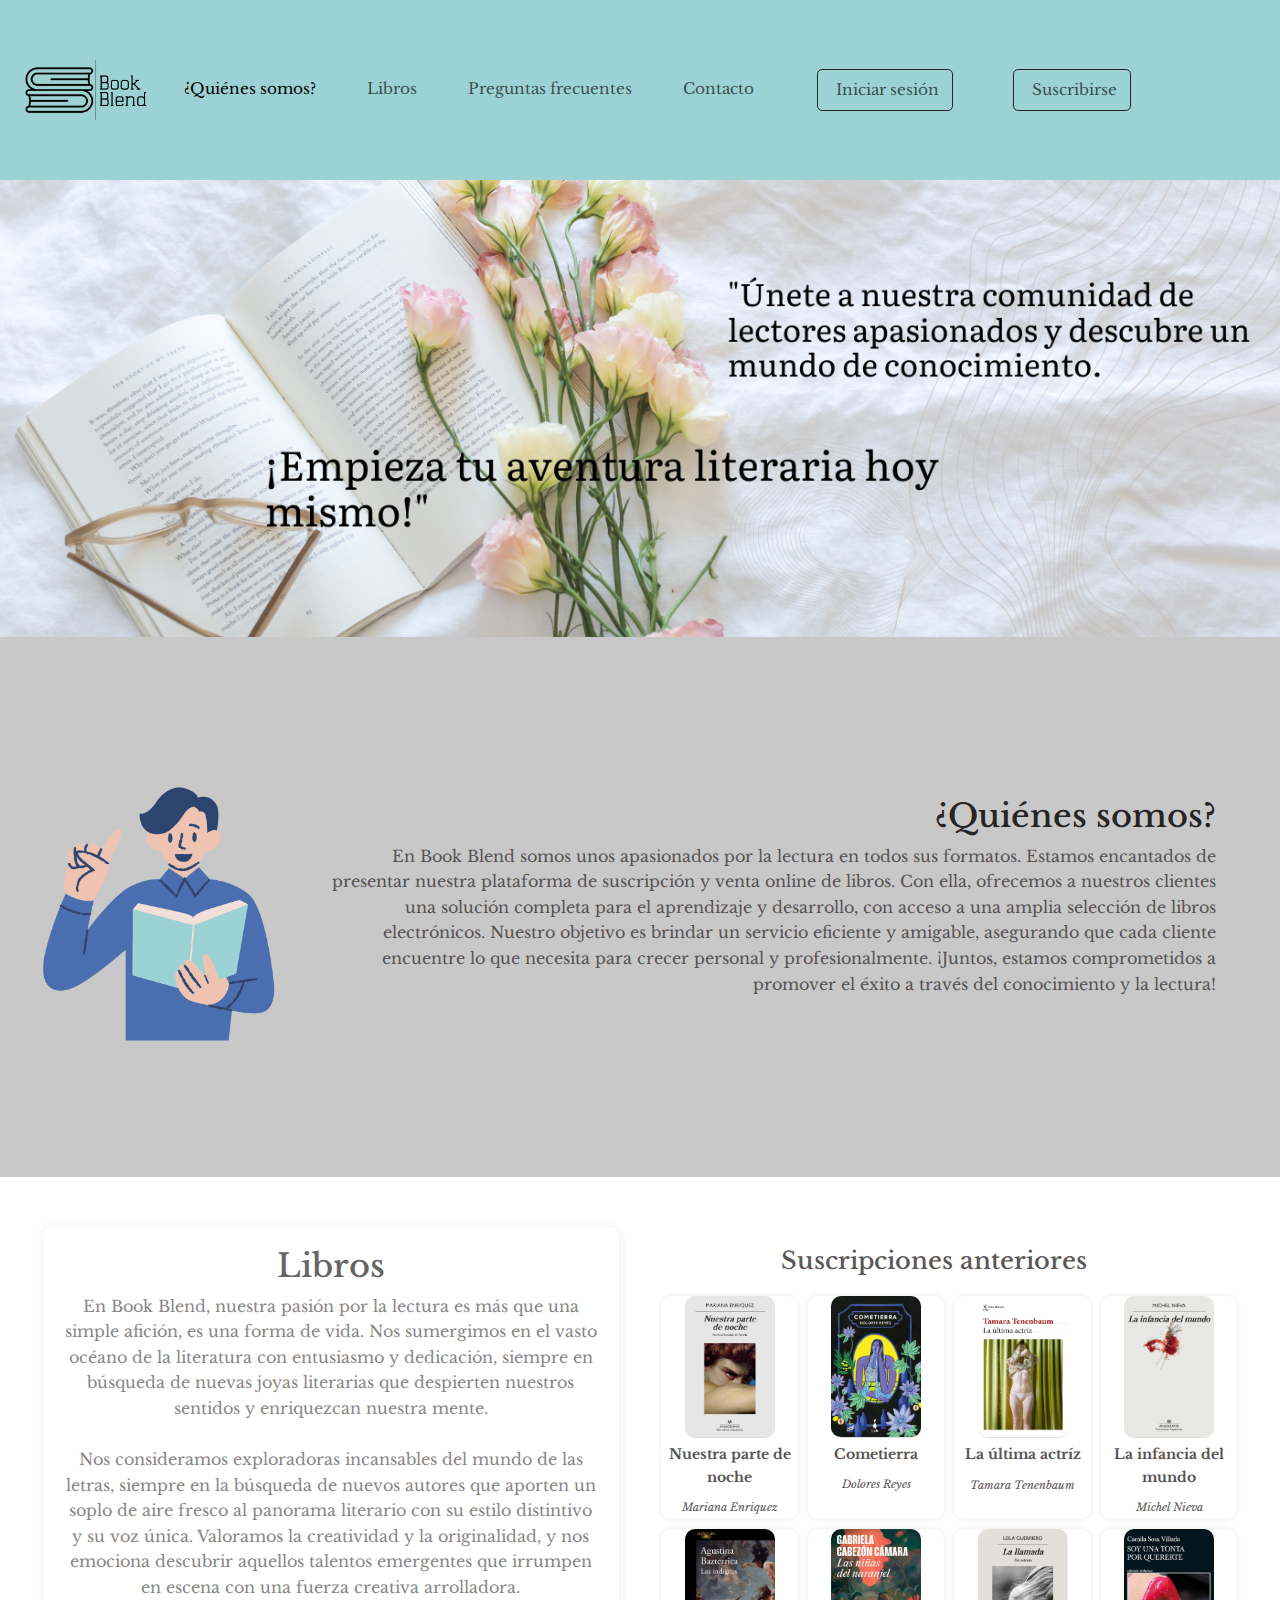
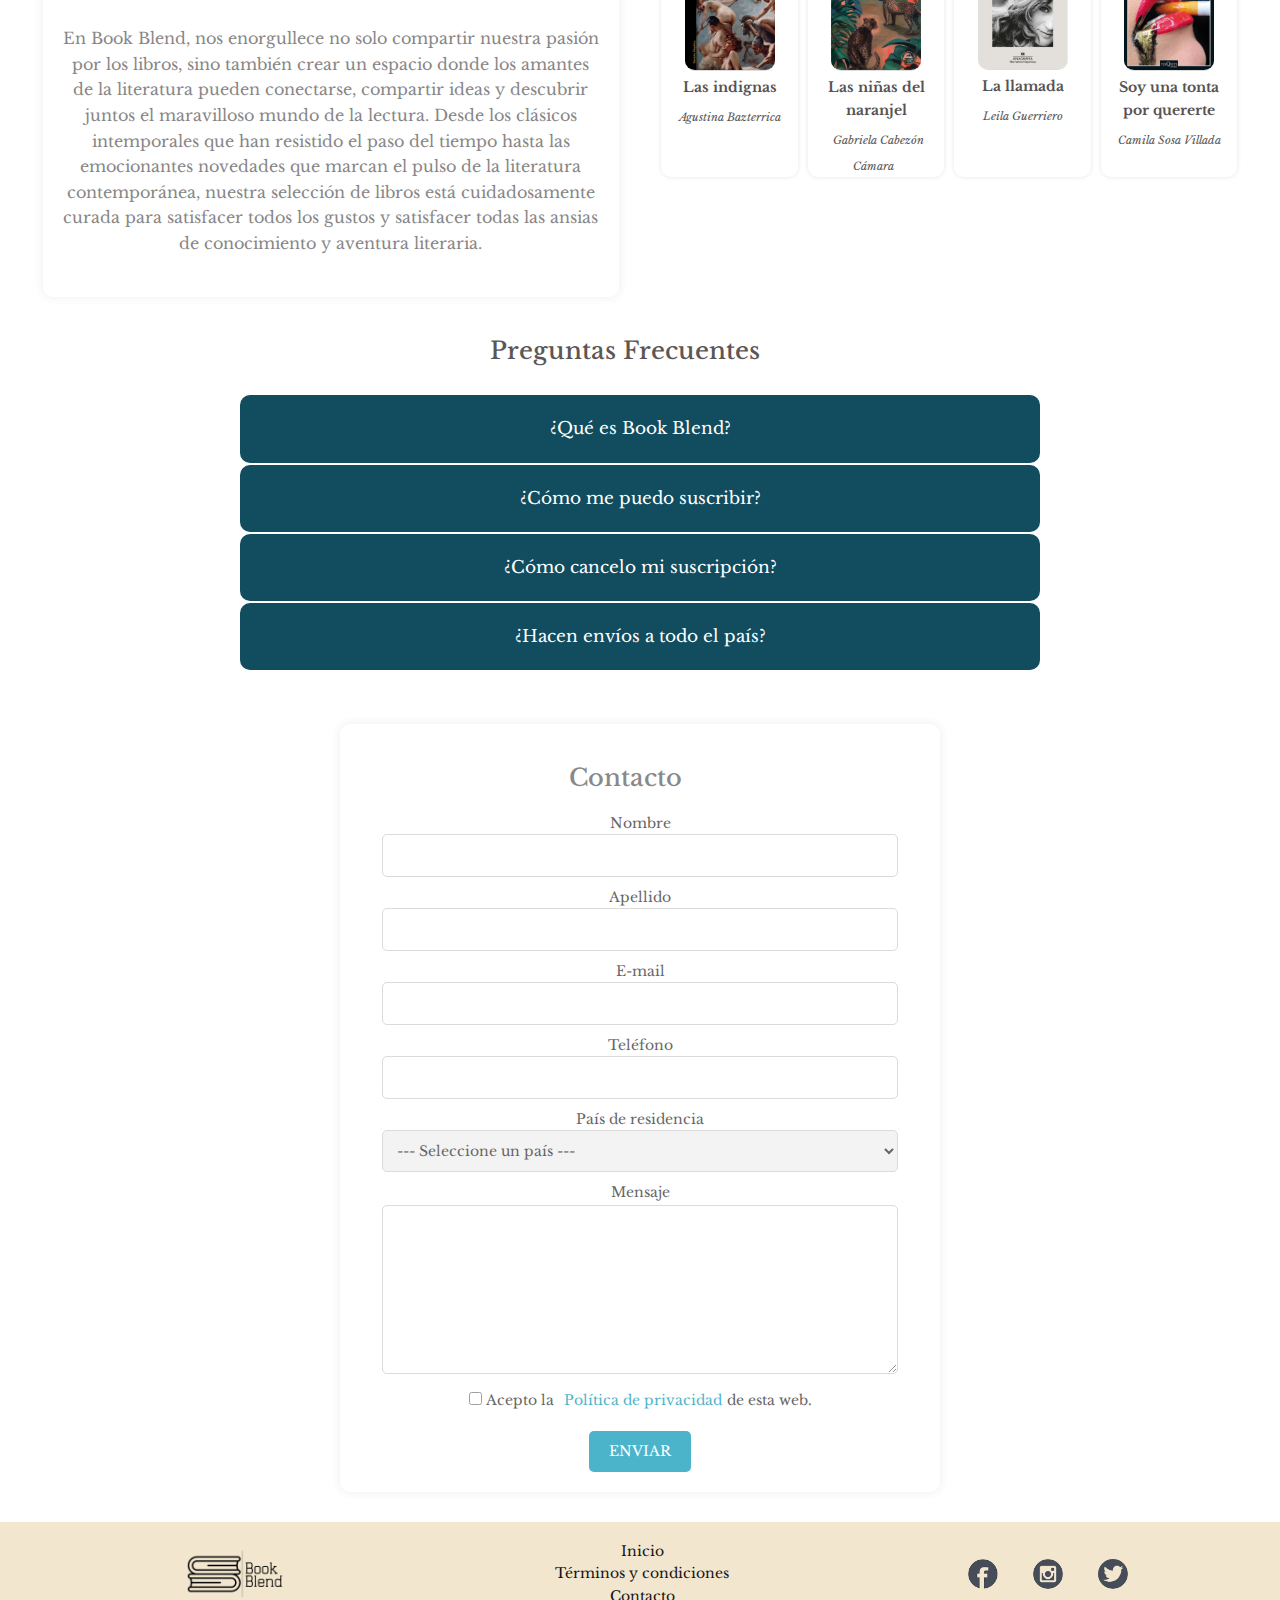
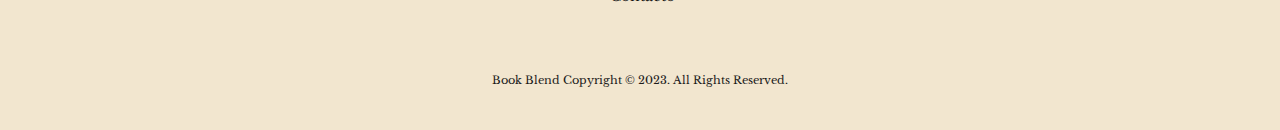
==== commit 20df8da4: "Todas las correcciones pendientes" ====
--- a/index.html
+++ b/index.html
@@ -1,521 +1,592 @@
 <!DOCTYPE html>
 <html lang="es">
-<head>
-    <meta charset="UTF-8"/>
-
-    <meta http-equiv="X-UA-Compatible" content="IE=edge"/>
-
-    <meta name="viewport" content="width=device-width, initial-scale=1.0"/>
-
-    <meta charset="UTF-8">
-
-    <link href="https://fonts.googleapis.com/css2?family=Libre+Baskerville&display=swap" rel="stylesheet">
+  <head>
+    <meta charset="UTF-8" />
+
+    <meta http-equiv="X-UA-Compatible" content="IE=edge" />
+
+    <meta name="viewport" content="width=device-width, initial-scale=1.0" />
+
+    <meta charset="UTF-8" />
+
+    <link
+      href="https://fonts.googleapis.com/css2?family=Libre+Baskerville&display=swap"
+      rel="stylesheet"
+    />
 
     <title>Book Blend</title>
 
-    <link rel="icon" href="./imagenes/LOGOFAVICO.ico" type="image/x-icon">
-
-    <link href="https://cdn.jsdelivr.net/npm/bootstrap@5.3.3/dist/css/bootstrap.min.css" rel="stylesheet"
-    integrity="sha384-QWTKZyjpPEjISv5WaRU9OFeRpok6YctnYmDr5pNlyT2bRjXh0JMhjY6hW+ALEwIH" crossorigin="anonymous">
-
-    <link rel="stylesheet" href="./CSS/stylePagina.css"/>
-</head>
-
-<body>
-    <nav class="navbar navbar-expand-lg navbar-light" style="background-color:#9cd2d3;">
-        <div class="container-fluid">
-            <a class="navbar-brand" href="./index.html">
-                <img src="./imagenes/logo1.png" alt="imagen del logo bookblend">
-            </a>
-            <button class="navbar-toggler" id="button-burg" type="button" data-bs-toggle="collapse"
-                data-bs-target="#navbarNav" aria-controls="navbarNav" aria-expanded="false"
-                aria-label="Toggle navigation">
-            </button>
-            <div class="collapse navbar-collapse" id="navbarNav">
-                <ul class="navbar-nav">
-                    <li class="nav-item">
-                        <a class="nav-link active" aria-current="page" href="#quienes">¿Quiénes somos?</a>
-                    </li>
-                    <li class="nav-item">
-                        <a class="nav-link" href="#libros">Libros</a>
-                    </li>
-                    <li class="nav-item">
-                        <a class="nav-link" href="#preguntas-frecuentes">Preguntas frecuentes</a>
-                    </li>
-                    <li class="nav-item">
-                        <a class="nav-link" href="#contacto">Contacto</a>
-                    </li>
-                    <li class="nav-item" id="btn-inicio-sesion">
-                        <a class="nav-link" href="./ventlogin.html#inicio-sesion">Iniciar sesión</a>
-                    </li>
-                    <li class="nav-item" id="btn-suscripcion">
-                        <a class="nav-link" href="./ventlogin.html#suscripcion">Suscribirse</a>
-                    </li>
-                </ul>
-            </div>
-        </div>
+    <link rel="icon" href="./imagenes/LOGOFAVICO.ico" type="image/x-icon" />
+
+    <link
+      href="https://cdn.jsdelivr.net/npm/bootstrap@5.3.3/dist/css/bootstrap.min.css"
+      rel="stylesheet"
+      integrity="sha384-QWTKZyjpPEjISv5WaRU9OFeRpok6YctnYmDr5pNlyT2bRjXh0JMhjY6hW+ALEwIH"
+      crossorigin="anonymous"
+    />
+
+    <link rel="stylesheet" href="./CSS/stylePagina.css" />
+  </head>
+  <body>
+    <nav
+      class="navbar navbar-expand-lg navbar-light"
+      style="background-color: #9cd2d3"
+    >
+      <div class="container-fluid">
+        <a class="navbar-brand" href="./index.html">
+          <img src="./imagenes/logo1.png" alt="imagen del logo book blend" />
+        </a>
+        <button
+          class="navbar-toggler"
+          id="button-burg"
+          type="button"
+          data-bs-toggle="collapse"
+          data-bs-target="#navbarNav"
+          aria-controls="navbarNav"
+          aria-expanded="false"
+          aria-label="Toggle navigation"
+
+        >&#9776;</button>
+        <div class="collapse navbar-collapse" id="navbarNav">
+          <ul class="navbar-nav">
+            <li class="nav-item">
+              <a class="nav-link active" aria-current="page" href="#quienes"
+                >¿Quiénes somos?</a
+              >
+            </li>
+            <li class="nav-item">
+              <a class="nav-link" href="#libros">Libros</a>
+            </li>
+            <li class="nav-item">
+              <a class="nav-link" href="#preguntas-frecuentes"
+                >Preguntas frecuentes</a
+              >
+            </li>
+            <li class="nav-item">
+              <a class="nav-link" href="#contacto">Contacto</a>
+            </li>
+            <li class="nav-item" id="btn-inicio-sesion">
+              <a class="nav-link" href="./ventlogin.html#inicio-sesion"
+                >Iniciar sesión</a
+              >
+            </li>
+            <li class="nav-item" id="btn-suscripcion">
+              <a class="nav-link" href="./ventlogin.html#suscripcion"
+                >Suscribirse</a
+              >
+            </li>
+          </ul>
+        </div>
+      </div>
     </nav>
     <main>
-        <div>
-            <section id="carruselpp">
-                <div class="carousel-containerpp">
-                    <div class="carousel-pp">
-                        <div class="carousel-itempp">
-                            <img src= "./imagenes/1.png" alt="Empieza tu aventura literaria hoy mismo">
-                        </div>
-                        <div class="carousel-itempp">
-                            <a href="./ventlogin.html"></a>
-                            <img src= "./imagenes/2.png" alt="suscripcion gratiuta por 7 dias">
-                        </div>
-                        <div class="carousel-itempp">
-                            <img src="./imagenes/3.png" alt="Puede cancelar la suscrpcion en cualquier momento">
-                        </div>
-                    </div>
-                    <div class="prev-nextpp">
-                        <button id="prevBtn" class="previ">&#10094;</button>
-                        <button id="nextBtn" class="sigu">&#10095;</button>
-                    </div>
-                </div>
-            </section>
-        </div>
-        <section id="quienes">
-            <div class="container-quienes">
-                <div class="mainImg">
-                    <img src="./imagenes/quienesomos.png" alt="imagen orientativa" />
-                </div>
-                <div class="mainText">
-                    <h2 class="quieneSomos">¿Quiénes somos?</h2>
-                    <p>
-                        En BookBlend somos unos apasionados por la lectura en todos sus
-                        formatos.
-                        Estamos encantados de presentar nuestra plataforma de suscripción y
-                        venta online de libros.
-                        on ella, ofrecemos a nuestros clientes una solución completa para el
-                        aprendizaje y desarrollo,
-                        con acceso a una amplia selección de libros electrónicos.
-                        Nuestro objetivo es brindar un servicio eficiente y amigable,
-                        asegurando que cada cliente encuentre lo que necesita para crecer
-                        personal y profesionalmente.
-                        ¡Juntos, estamos comprometidos a promover el éxito a través del
-                        conocimiento y la lectura!
-                    </p>
-                </div>
-            </div>
+      <div>
+        <section id="carruselpp">
+          <div class="carousel-containerpp">
+            <div class="carousel-pp">
+              <div class="carousel-itempp">
+                <img
+                  src="./imagenes/1.png"
+                  alt="Empieza tu aventura literaria hoy mismo"
+                />
+              </div>
+              <div class="carousel-itempp">
+                <a href="./ventlogin.html"></a>
+                <img
+                  src="./imagenes/2.png"
+                  alt="suscripcion gratiuta por 7 dias"
+                />
+              </div>
+              <div class="carousel-itempp">
+                <img
+                  src="./imagenes/3.png"
+                  alt="Puede cancelar la suscrpcion en cualquier momento"
+                />
+              </div>
+            </div>
+            <div class="prev-nextpp">
+              <button id="prevBtn" class="previ">&#10094;</button>
+              <button id="nextBtn" class="sigu">&#10095;</button>
+            </div>
+          </div>
         </section>
-        <section id="libros">
-            <div id="container_izq">
-                <div class="contenido">
-                    <h2>Libros</h2>
-                    <p>En Book Blend, nuestra pasión por la lectura es más que una simple afición, es una forma de vida.
-                        Nos sumergimos en el vasto océano de la literatura con entusiasmo y dedicación, siempre en
-                        búsqueda de nuevas joyas literarias que despierten nuestros sentidos y enriquezcan nuestra
-                        mente.<br><br>
-                        Nos consideramos exploradoras incansables del mundo de las letras, siempre en la búsqueda de
-                        nuevos autores que aporten un soplo de aire fresco al panorama literario con su estilo
-                        distintivo y su voz única. Valoramos la creatividad y la originalidad, y nos emociona descubrir
-                        aquellos talentos emergentes que irrumpen en escena con una fuerza creativa arrolladora.<br><br>
-                        En Book Blend, nos enorgullece no solo compartir nuestra pasión por los libros, sino también
-                        crear un espacio donde los amantes de la literatura pueden conectarse, compartir ideas y
-                        descubrir juntos el maravilloso mundo de la lectura. Desde los clásicos intemporales que han
-                        resistido el paso del tiempo hasta las emocionantes novedades que marcan el pulso de la
-                        literatura contemporánea, nuestra selección de libros está cuidadosamente curada para satisfacer
-                        todos los gustos y satisfacer todas las ansias de conocimiento y aventura literaria.</p>
-                </div>
-            </div>
-            <div id="container_der">
-                <h4>Suscripciones anteriores</h4>
-                <div class="libros_anteriores">
-                    <div class="libro" onclick="showResumen(this)">
-                        <img src="./imagenes/nuestra_parte_de_noche.jpg" alt="Portada del libro 1">
-                        <p class="item_title">Nuestra parte de noche</p>
-                        <span class="autor">Mariana Enriquez</span>
-                        <p class="reseña" style="display: none;">La novela se centra en la convivencia entre lo
-                            histórico y lo
-                            sobrenatural, y la construcción de los personajes es excepcional. <br>
-                            La historia se desarrolla en torno a una secta regida por lo que llaman la Oscuridad. <br>
-                            A través de la narrativa, Enriquez inventa puertas para que el lector las abra, entre el
-                            sigilo y el
-                            estupor. Desde las vidas comunes de algunos personajes comienzan a aparecer sitios o escenas
-                            que
-                            invitan a la extrañidad, pero también a las más espeluznantes pesadillas y luego al horror
-                            que
-                            convierte al lenguaje en experiencia de lo indecible. <br>
-                            La novela también aborda aspectos de la dictadura militar argentina, aunque no es el tema
-                            central.
-                            <br>
-                            A través de la historia, se exploran temas de ocultismo, extravío macabro y la tensión entre
-                            lo que
-                            parece real y lo que se adivina como siniestro. <br>
-                            En resumen, “Nuestra parte de noche” es una obra que desafía las convenciones del género y
-                            ofrece
-                            una lectura profunda y cautivadora.
-                        </p>
-                    </div>
-                    <div class="libro" onclick="showResumen(this)">
-                        <img src="./imagenes/cometierra.jpg" alt="Portada del libro 2">
-                        <p class="item_title">Cometierra</p>
-                        <span class="autor">Dolores Reyes</span>
-                        <p class="reseña" style="display: none;">La historia es narrada por una joven huérfana conocida
-                            como
-                            Cometierra, quien tiene el poder de conectar con víctimas femeninas desaparecidas al comer
-                            un poco
-                            de tierra que ha tenido contacto con la víctima. <br>
-                            A lo largo de la historia, Cometierra usa su don para ayudar a encontrar a mujeres
-                            desaparecidas,
-                            ingiriendo tierra de la casa de la persona desaparecida para tener visiones y poder
-                            encontrarla.
-                            Aunque la novela aborda temas de femicidios y trata de blancas, también se centra en cómo
-                            Cometierra
-                            percibe su vida como vidente y huérfana, y cómo crece y enfrenta las cosas de manera
-                            diferente a
-                            como lo hacía de niña. <br>
-                            La novela es visual y sensorial, con una estructura parecida a la novela policíaca, con
-                            Cometierra
-                            resolviendo un caso tras otro. Además, la obra es reconocida por su cruda descripción de la
-                            realidad
-                            social y la presencia de lo sobrenatural. <br>
-                            En resumen, “Cometierra” es una obra que logra entrelazar magistralmente diferentes géneros
-                            literarios y elementos temáticos, ofreciendo una historia que impacta por su cruda
-                            descripción de la
-                            realidad social y la presencia de lo sobrenatural.
-                        </p>
-                    </div>
-                    <div class="libro" onclick="showResumen(this)">
-                        <img src="./imagenes/la_ultima_actriz.jpg" alt="Portada del libro 3">
-                        <p class="item_title">La última actríz</p>
-                        <span class="autor">Tamara Tenenbaum</span>
-                        <p class="reseña" style="display: none;">La historia se centra en dos mujeres de diferentes
-                            épocas,
-                            explorando la identidad femenina a través del tiempo y la memoria. <br>
-                            La protagonista, Sabrina, es una estudiante de Artes que, impulsada por su director de tesis
-                            y
-                            amante, Gabriel, decide investigar las huellas del teatro judío en Argentina. Para ello,
-                            recurre a
-                            Jaim, un viejo profesor que le sugiere revisar los restos de los archivos de la AMIA, la
-                            mutual que
-                            sufrió un atentado terrorista en 1994. <br>
-                            En su investigación, Sabrina descubre el diario de Jana, una actriz del teatro ídish en
-                            Buenos Aires
-                            en la década de 1960. A medida que avanza en su investigación, Sabrina se obsesiona con
-                            seguir las
-                            huellas de Jana, hasta el punto de que todo lo demás en su vida, incluyendo su familia, su
-                            carrera
-                            académica y su relación con Gabriel, pasa a un segundo plano. <br>
-                            La novela es reconocida por su inteligencia narrativa excepcional, con dos personajes
-                            femeninos
-                            perturbadores y una trama tan elusiva como hipnótica. Trata temas como ser mujer, el deseo y
-                            la
-                            realización, el mito del díbuk y la posesión del cuerpo, la tradición y la modernidad, la
-                            ciudad de
-                            Buenos Aires y la búsqueda de una clave existencial entre un montón de papeles quemados.
-                            <br>
-                            En resumen, “La última actriz” es una obra que logra entrelazar magistralmente diferentes
-                            géneros
-                            literarios y elementos temáticos, ofreciendo una historia que impacta por su cruda
-                            descripción de la
-                            realidad social y la presencia de lo sobrenatural.
-                        </p>
-                    </div>
-                    <div class="libro" onclick="showResumen(this)">
-                        <img src="./imagenes/la_infancia_del_mundo.jpg" alt="Portada del libro 4">
-                        <p class="item_title">La infancia del mundo</p>
-                        <span class="autor">Michel Nieva</span>
-                        <p class="reseña" style="display: none;">La historia se desarrolla en el siglo XXIII, en un
-                            mundo
-                            transformado por el cambio climático. <br>
-                            El protagonista de la historia es un niño mutante conocido como “el niño dengue”, que es
-                            testigo de
-                            un mundo en el que la élite en el poder ha terraformado el planeta para su bienestar y
-                            enriquecimiento, mientras que el resto de la población vive en la más brutal precariedad. El
-                            niño
-                            dengue descubre que su nacimiento es producto de un experimento corporativo sobre capas
-                            marginales
-                            de la sociedad con el fin de especular sobre el mercado de "virofinanzas". <br>
-                            La novela es reconocida por su crítica feroz a la influencia desmedida de las corporaciones
-                            y su
-                            búsqueda incesante de ganancias a expensas de la humanidad. <br>
-                            En resumen, “La infancia del mundo” es una obra que ofrece una mirada ciberpunk planteando
-                            una
-                            crítica a ciertos rasgos del capitalismo global contemporáneo como el cambio climático, la
-                            especulación financiera y la industria farmacéutica, el extractivismo, la gentrificación, e
-                            incluso
-                            la violencia infantil y la desigualdad social.
-                        </p>
-                    </div>
-                    <div class="libro" onclick="showResumen(this)">
-                        <img src="./imagenes/las_indignas.jpg" alt="Portada del libro 5">
-                        <p class="item_title">Las indignas</p>
-                        <span class="autor">Agustina Bazterrica</span>
-                        <p class="reseña" style="display: none;">La historia se desarrolla en un mundo
-                            post-apocalíptico,
-                            después de una serie de catástrofes ambientales. <br>
-                            La trama gira en torno a un grupo de mujeres que viven en una especie de convento, bajo el
-                            control
-                            de una secta religiosa. Estas mujeres son sometidas a torturas, sacrificios y ceremonias
-                            terroríficas en nombre de la iluminación. Son vigiladas por la Hermana Superior y un
-                            misterioso
-                            personaje conocido solo como "Él". <br>
-                            La narradora es una de estas mujeres, que escribe en secreto sobre lo que sucede dentro del
-                            convento. A través de su relato, Bazterrica explora temas como el patriarcado, el abuso de
-                            poder y
-                            la amistad. <br>
-                            La novela es reconocida por su narrativa truculenta, que logra enmascarar con cierto
-                            lirismo. “Las
-                            indignas” ofrece una visión perturbadora de un futuro distópico.
-                        </p>
-                    </div>
-                    <div class="libro" onclick="showResumen(this)">
-                        <img src="./imagenes/las_niñas_del_naranjel.jpg" alt="Portada del libro 6">
-                        <p class="item_title">Las niñas del naranjel</p>
-                        <span class="autor">Gabriela Cabezón Cámara</span>
-                        <p class="reseña" style="display: none;">La historia se basa en la vida de Catalina de Erauso,
-                            una
-                            novicia del convento de Donostia, España, en el siglo XVI, que a los 15 años huye y termina
-                            en
-                            América convertida en Antonio, un alférez. <br>
-                            La trama se desarrolla en un mundo post-apocalíptico, después de una serie de catástrofes
-                            ambientales. Antonio, junto con dos niñas guaraníes, Mitakuña y Michí, y algunos animales,
-                            se
-                            interna en la selva. Mientras las protege, les cuenta variadas historias al igual que hace
-                            con su
-                            tía (priora del convento del que escapó), mediante una larga carta en la que le (nos) cuenta
-                            qué fue
-                            de su vida durante casi treinta años y le pide perdón por haberla abandonado. <br>
-                            La novela es reconocida por su crítica social, especialmente referida a la colonización
-                            española.
-                            Además, aborda temas como la identidad sexual y la soledad del ser humano. La narración y la
-                            poesía
-                            se imbrican de un modo admirable, creando una polifonía digna de mencionar.
-                        </p>
-                    </div>
-                    <div class="libro" onclick="showResumen(this)">
-                        <img src="./imagenes/la_llamada.JPG" alt="Portada del libro 7">
-                        <p class="item_title">La llamada</p>
-                        <span class="autor">Leila Guerriero</span>
-                        <p class="reseña" style="display: none;">La obra es un retrato de la vida de Silvia Labayru, una
-                            argentina que en su adolescencia era tímida, lectora, amante de los animales y entusiasta de
-                            John F.
-                            Kennedy. A los trece años, ingresó en el Colegio Nacional Buenos Aires, donde entró en
-                            contacto con
-                            agrupaciones estudiantiles de izquierda y se transformó en una militante aguerrida. <br>
-                            En marzo de 1976, embarazada de cinco meses y con veinte años, Labayru integraba el sector
-                            de
-                            Inteligencia de la organización Montoneros, un grupo armado de extracción peronista. Fue
-                            secuestrada
-                            por militares y trasladada a la ESMA, la Escuela de Mecánica de la Armada, donde funcionaba
-                            un
-                            centro de detención clandestino en el cual se torturó y asesinó a miles de personas. Allí
-                            tuvo a su
-                            hija que, una semana más tarde, fue entregada a los abuelos paternos. <br>
-                            En la ESMA, Labayru fue torturada, obligada a realizar trabajo esclavo, violada
-                            reiteradamente por
-                            un oficial y forzada a representar el papel de hermana de Alfredo Astiz, un miembro de la
-                            Armada que
-                            se había infiltrado en la organización Madres de Plaza de Mayo. La liberaron en junio de
-                            1978 y en
-                            el avión rumbo a Madrid, junto a su hija de un año y medio, pensó: «Se acabó el infierno».
-                            Pero el
-                            infierno no había terminado. <br>
-                            Los argentinos en el exilio la repudiaron, acusándola de traidora a raíz de la desaparición
-                            de las
-                            Madres. Abominada por quienes habían sido sus compañeros de militancia, arropada por unos
-                            pocos
-                            amigos fieles exiliados en Europa, hizo una vida. <br>
-                            Guerriero entrevistó durante dos años, de 2021 a 2023, a Silvia Labayru, antigua integrante
-                            del
-                            grupo armado de extracción peronista Montoneros. Con retazos de conversaciones,
-                            transcripciones de
-                            testimonios judiciales, telegramas, emails y poemas, Guerriero realiza un trabajo formidable
-                            al
-                            desgranar cada elemento y situarlo en el lugar exacto que le corresponde para construir un
-                            engranaje
-                            robusto con piezas sueltas. <br>
-                            Es una historia real, llena de aristas y sombras, sobre la condición humana. Un gran mosaico
-                            que,
-                            visto en conjunto, ofrece una imagen definida y equilibrada de la época, de las
-                            circunstancias y de
-                            la protagonista.
-                        </p>
-                    </div>
-                    <div class="libro" onclick="showResumen(this)">
-                        <img src="./imagenes/soy_una_tonta_por_quererte.jpg" alt="Portada del libro 8">
-                        <p class="item_title">Soy una tonta por quererte</p>
-                        <span class="autor">Camila Sosa Villada</span>
-                        <p class="reseña" style="display: none;">Este libro consta de nueve relatos que exploran la fina
-                            línea
-                            que separa la realidad de lo prodigioso. <br>
-                            Los relatos están habitados por personajes extravagantes y profundamente humanos que se
-                            enfrentan de
-                            maneras tan extrañas como ellos mismos a una realidad ominosa. Algunos de los relatos
-                            incluyen: <br>
-                            - Una mujer que se gana la vida como novia de alquiler de hombres gays en la década de los
-                            años 90.
-                            <br>
-                            - En un fumadero de Harlem, una travesti latina conoce íntimamente nada menos que a Billie
-                            Holiday.<br>
-                            - Un grupo de rugbiers regatea el precio de una noche de sexo y a cambio recibe su merecido.
-                            <br>
-                            - Monjas, abuelas, niños y perros nunca son lo que parecen.<br>
-                            Camila Sosa Villada, autora del libro, es reconocida por su capacidad para hablar la lengua
-                            de una
-                            víctima de la inquisición mexicana y construir un universo distópico donde la existencia
-                            travesti se
-                            toma su revancha. <br>
-                            El estilo único, la autora, franquea los límites entre la realidad y la magia en estos
-                            cuentos,
-                            honrando la tradición oral con soltura y solidez inigualables.
-                        </p>
-                    </div>
-                </div>
-            </div>
-        </section>
-        <div id="myModal" class="modal">
-            <div class="modal-content">
-                <span class="close" onclick="closeModal()">&times;</span>
-                <div id="modalTitle" class="item_title"></div>
-                <div id="modalContent" class="modal-description"></div>
-            </div>
-        </div>
-        <section id="preguntas-frecuentes">
-            <h4>Preguntas Frecuentes</h4>
-            <div class="contenedor-acordeon">
-                <div class="acordeon">
-                    <input type="radio" name="acordeon" id="btn-acordeon1" class="btn-acordeon">
-                    <label for="btn-acordeon1">
-                        ¿Qué es Book Blend?
-                    </label>
-                    <div class="contenido-acordeon">
-                        <p>Book Blend es un servicio de suscripción de libros que te ofrece una selección personalizada
-                            de
-                            libros basada en tus intereses y preferencias de lectura. Con Book Blend, puedes descubrir
-                            nuevas lecturas emocionantes y disfrutar de una experiencia de lectura única.</p>
-                    </div>
-                </div>
-                <div class="acordeon">
-                    <input type="radio" name="acordeon" id="btn-acordeon2" class="btn-acordeon">
-                    <label for="btn-acordeon2">
-                        ¿Cómo me puedo suscribir?
-                    </label>
-                    <div class="contenido-acordeon">
-                        <p>Para suscribirte a Book Blend, simplemente visita nuestra página web y haz clic en el botón
-                            de
-                            suscripción. Luego, sigue los pasos indicados para crear tu cuenta y seleccionar tu plan de
-                            suscripción. Una vez completado el proceso de suscripción, podrás empezar a disfrutar de
-                            nuestros libros seleccionados especialmente para ti.</p>
-                    </div>
-                </div>
-                <div class="acordeon">
-                    <input type="radio" name="acordeon" id="btn-acordeon3" class="btn-acordeon">
-                    <label for="btn-acordeon3">
-                        ¿Cómo cancelo mi suscripción?
-                    </label>
-                    <div class="contenido-acordeon">
-                        <p>Para cancelar tu suscripción a Book Blend, simplemente inicia sesión en tu cuenta y dirígete
-                            a la
-                            sección de configuración o ajustes. Allí encontrarás la opción para cancelar tu suscripción.
-                            Sigue las instrucciones proporcionadas y tu suscripción será cancelada de manera efectiva.
-                            Ten
-                            en cuenta que al cancelar tu suscripción, perderás acceso a nuestra biblioteca de libros.
-                        </p>
-                    </div>
-                </div>
-                <div class="acordeon">
-                    <input type="radio" name="acordeon" id="btn-acordeon4" class="btn-acordeon">
-                    <label for="btn-acordeon4">
-                        ¿Hacen envíos a todo el país?
-                    </label>
-                    <div class="contenido-acordeon">
-                        <p>Sí, hacemos envíos a todo el país. Nuestro servicio de entrega está disponible en todas las
-                            regiones, lo que te permite recibir tus libros en la comodidad de tu hogar,
-                            independientemente
-                            de dónde te encuentres en el país. Trabajamos con servicios de mensajería confiables para
-                            garantizar que tus libros lleguen a tiempo y en perfectas condiciones.</p>
-                    </div>
-                </div>
-            </div>
-        </section>
-        <section id="contacto">
-            <h4>contacto</h4>
-            <div class="container">
-                <form action="#" method="post" onsubmit="enviarFormulario(event)">
-                    <div>
-                        <label for="nombreUsuario">Nombre</label>
-                        <input type="text" id="nombreUsuario" name="nombreUsuarioIngresado">
-                    </div>
-                    <div>
-                        <label for="apellidoUsuario">Apellido</label>
-                        <input type="text" id="apellidoUsuario" name="apellidoUsuarioIngresado">
-                    </div>
-                    <div>
-                        <label for="emailUsuario">E-mail</label>
-                        <input type="email" id="emailUsuario" name="emailUsuarioIngresado">
-                    </div>
-                    <div>
-                        <label for="telUsuario">Teléfono(opcional)</label>
-                        <input type="tel" id="telUsuario" name="telUsuarioIngresado">
-                    </div>
-                    <div>
-                        <label for="paisUsuario">País de residencia</label>
-                        <select id="paisUsuario" name="paisUsuarioIngresado">
-                            <option value="selected">--- Seleccione un país ---</option>
-                            <option value="AR">Argentina</option>
-                            <option value="CO">Colombia</option>
-                            <option value="VE">Venezuela</option>
-                            <option value="PE">Peru</option>
-                        </select>
-                    </div>
-                    <div>
-                        <label for="message">Mensaje</label>
-                        <textarea id="message" name="message" rows="7"></textarea>
-                    </div>
-                    <div>
-                        <input type="checkbox" id="politicasdeprivacidad" name="politicasdeprivacidad" value="1">
-                        <label for="politicasdeprivacidad"> Acepto la<a href="./politicasdeprivacidad.html">Politica
-                                de privacidad</a>de esta web.</label>
-                    </div>
-                    <input type="submit" value="ENVIAR">
-                </form>
-            </div>
-        </section>
+      </div>
+      <section id="quienes">
+        <div class="container-quienes">
+          <div class="mainImg">
+            <img src="./imagenes/quienesomos.png" alt="imagen orientativa" />
+          </div>
+          <div class="mainText">
+            <h2 class="quieneSomos">¿Quiénes somos?</h2>
+            <p>
+              En Book Blend somos unos apasionados por la lectura en todos sus
+              formatos. Estamos encantados de presentar nuestra plataforma de
+              suscripción y venta online de libros. Con ella, ofrecemos a
+              nuestros clientes una solución completa para el aprendizaje y
+              desarrollo, con acceso a una amplia selección de libros
+              electrónicos. Nuestro objetivo es brindar un servicio eficiente y
+              amigable, asegurando que cada cliente encuentre lo que necesita
+              para crecer personal y profesionalmente. ¡Juntos, estamos
+              comprometidos a promover el éxito a través del conocimiento y la
+              lectura!
+            </p>
+          </div>
+        </div>
+      </section>
+      <section id="libros">
+        <div id="container_izq">
+          <div class="contenido">
+            <h2>Libros</h2>
+            <p>
+              En Book Blend, nuestra pasión por la lectura es más que una simple
+              afición, es una forma de vida. Nos sumergimos en el vasto océano
+              de la literatura con entusiasmo y dedicación, siempre en búsqueda
+              de nuevas joyas literarias que despierten nuestros sentidos y
+              enriquezcan nuestra mente.<br /><br />
+              Nos consideramos exploradoras incansables del mundo de las letras,
+              siempre en la búsqueda de nuevos autores que aporten un soplo de
+              aire fresco al panorama literario con su estilo distintivo y su
+              voz única. Valoramos la creatividad y la originalidad, y nos
+              emociona descubrir aquellos talentos emergentes que irrumpen en
+              escena con una fuerza creativa arrolladora.<br /><br />
+              En Book Blend, nos enorgullece no solo compartir nuestra pasión
+              por los libros, sino también crear un espacio donde los amantes de
+              la literatura pueden conectarse, compartir ideas y descubrir
+              juntos el maravilloso mundo de la lectura. Desde los clásicos
+              intemporales que han resistido el paso del tiempo hasta las
+              emocionantes novedades que marcan el pulso de la literatura
+              contemporánea, nuestra selección de libros está cuidadosamente
+              curada para satisfacer todos los gustos y satisfacer todas las
+              ansias de conocimiento y aventura literaria.
+            </p>
+          </div>
+        </div>
+        <div id="container_der">
+          <h4>Suscripciones anteriores</h4>
+          <div class="libros_anteriores">
+            <div class="libro" onclick="showResumen(this)">
+              <img
+                src="./imagenes/nuestra_parte_de_noche.jpg"
+                alt="Portada del libro 1"
+              />
+              <p class="item_title">Nuestra parte de noche</p>
+              <span class="autor">Mariana Enriquez</span>
+              <p class="reseña" style="display: none">
+                La novela se centra en la convivencia entre lo histórico y lo
+                sobrenatural, y la construcción de los personajes es
+                excepcional. <br />
+                La historia se desarrolla en torno a una secta regida por lo que
+                llaman la Oscuridad. <br />
+                A través de la narrativa, Enriquez inventa puertas para que el
+                lector las abra, entre el sigilo y el estupor. Desde las vidas
+                comunes de algunos personajes comienzan a aparecer sitios o
+                escenas que invitan a la extrañidad, pero también a las más
+                espeluznantes pesadillas y luego al horror que convierte al
+                lenguaje en experiencia de lo indecible. <br />
+                La novela también aborda aspectos de la dictadura militar
+                argentina, aunque no es el tema central.
+                <br />
+                A través de la historia, se exploran temas de ocultismo,
+                extravío macabro y la tensión entre lo que parece real y lo que
+                se adivina como siniestro. <br />
+                En resumen, “Nuestra parte de noche” es una obra que desafía las
+                convenciones del género y ofrece una lectura profunda y
+                cautivadora.
+              </p>
+            </div>
+            <div class="libro" onclick="showResumen(this)">
+              <img src="./imagenes/cometierra.jpg" alt="Portada del libro 2" />
+              <p class="item_title">Cometierra</p>
+              <span class="autor">Dolores Reyes</span>
+              <p class="reseña" style="display: none">
+                La historia es narrada por una joven huérfana conocida como
+                Cometierra, quien tiene el poder de conectar con víctimas
+                femeninas desaparecidas al comer un poco de tierra que ha tenido
+                contacto con la víctima. <br />
+                A lo largo de la historia, Cometierra usa su don para ayudar a
+                encontrar a mujeres desaparecidas, ingiriendo tierra de la casa
+                de la persona desaparecida para tener visiones y poder
+                encontrarla. Aunque la novela aborda temas de femicidios y trata
+                de blancas, también se centra en cómo Cometierra percibe su vida
+                como vidente y huérfana, y cómo crece y enfrenta las cosas de
+                manera diferente a como lo hacía de niña. <br />
+                La novela es visual y sensorial, con una estructura parecida a
+                la novela policíaca, con Cometierra resolviendo un caso tras
+                otro. Además, la obra es reconocida por su cruda descripción de
+                la realidad social y la presencia de lo sobrenatural. <br />
+                En resumen, “Cometierra” es una obra que logra entrelazar
+                magistralmente diferentes géneros literarios y elementos
+                temáticos, ofreciendo una historia que impacta por su cruda
+                descripción de la realidad social y la presencia de lo
+                sobrenatural.
+              </p>
+            </div>
+            <div class="libro" onclick="showResumen(this)">
+              <img
+                src="./imagenes/la_ultima_actriz.jpg"
+                alt="Portada del libro 3"
+              />
+              <p class="item_title">La última actríz</p>
+              <span class="autor">Tamara Tenenbaum</span>
+              <p class="reseña" style="display: none">
+                La historia se centra en dos mujeres de diferentes épocas,
+                explorando la identidad femenina a través del tiempo y la
+                memoria. <br />
+                La protagonista, Sabrina, es una estudiante de Artes que,
+                impulsada por su director de tesis y amante, Gabriel, decide
+                investigar las huellas del teatro judío en Argentina. Para ello,
+                recurre a Jaim, un viejo profesor que le sugiere revisar los
+                restos de los archivos de la AMIA, la mutual que sufrió un
+                atentado terrorista en 1994. <br />
+                En su investigación, Sabrina descubre el diario de Jana, una
+                actriz del teatro ídish en Buenos Aires en la década de 1960. A
+                medida que avanza en su investigación, Sabrina se obsesiona con
+                seguir las huellas de Jana, hasta el punto de que todo lo demás
+                en su vida, incluyendo su familia, su carrera académica y su
+                relación con Gabriel, pasa a un segundo plano. <br />
+                La novela es reconocida por su inteligencia narrativa
+                excepcional, con dos personajes femeninos perturbadores y una
+                trama tan elusiva como hipnótica. Trata temas como ser mujer, el
+                deseo y la realización, el mito del díbuk y la posesión del
+                cuerpo, la tradición y la modernidad, la ciudad de Buenos Aires
+                y la búsqueda de una clave existencial entre un montón de
+                papeles quemados.
+                <br />
+                En resumen, “La última actriz” es una obra que logra entrelazar
+                magistralmente diferentes géneros literarios y elementos
+                temáticos, ofreciendo una historia que impacta por su cruda
+                descripción de la realidad social y la presencia de lo
+                sobrenatural.
+              </p>
+            </div>
+            <div class="libro" onclick="showResumen(this)">
+              <img
+                src="./imagenes/la_infancia_del_mundo.jpg"
+                alt="Portada del libro 4"
+              />
+              <p class="item_title">La infancia del mundo</p>
+              <span class="autor">Michel Nieva</span>
+              <p class="reseña" style="display: none">
+                La historia se desarrolla en el siglo XXIII, en un mundo
+                transformado por el cambio climático. <br />
+                El protagonista de la historia es un niño mutante conocido como
+                “el niño dengue”, que es testigo de un mundo en el que la élite
+                en el poder ha terraformado el planeta para su bienestar y
+                enriquecimiento, mientras que el resto de la población vive en
+                la más brutal precariedad. El niño dengue descubre que su
+                nacimiento es producto de un experimento corporativo sobre capas
+                marginales de la sociedad con el fin de especular sobre el
+                mercado de "virofinanzas". <br />
+                La novela es reconocida por su crítica feroz a la influencia
+                desmedida de las corporaciones y su búsqueda incesante de
+                ganancias a expensas de la humanidad. <br />
+                En resumen, “La infancia del mundo” es una obra que ofrece una
+                mirada ciberpunk planteando una crítica a ciertos rasgos del
+                capitalismo global contemporáneo como el cambio climático, la
+                especulación financiera y la industria farmacéutica, el
+                extractivismo, la gentrificación, e incluso la violencia
+                infantil y la desigualdad social.
+              </p>
+            </div>
+            <div class="libro" onclick="showResumen(this)">
+              <img
+                src="./imagenes/las_indignas.jpg"
+                alt="Portada del libro 5"
+              />
+              <p class="item_title">Las indignas</p>
+              <span class="autor">Agustina Bazterrica</span>
+              <p class="reseña" style="display: none">
+                La historia se desarrolla en un mundo post-apocalíptico, después
+                de una serie de catástrofes ambientales. <br />
+                La trama gira en torno a un grupo de mujeres que viven en una
+                especie de convento, bajo el control de una secta religiosa.
+                Estas mujeres son sometidas a torturas, sacrificios y ceremonias
+                terroríficas en nombre de la iluminación. Son vigiladas por la
+                Hermana Superior y un misterioso personaje conocido solo como
+                "Él". <br />
+                La narradora es una de estas mujeres, que escribe en secreto
+                sobre lo que sucede dentro del convento. A través de su relato,
+                Bazterrica explora temas como el patriarcado, el abuso de poder
+                y la amistad. <br />
+                La novela es reconocida por su narrativa truculenta, que logra
+                enmascarar con cierto lirismo. “Las indignas” ofrece una visión
+                perturbadora de un futuro distópico.
+              </p>
+            </div>
+            <div class="libro" onclick="showResumen(this)">
+              <img
+                src="./imagenes/las_niñas_del_naranjel.jpg"
+                alt="Portada del libro 6"
+              />
+              <p class="item_title">Las niñas del naranjel</p>
+              <span class="autor">Gabriela Cabezón Cámara</span>
+              <p class="reseña" style="display: none">
+                La historia se basa en la vida de Catalina de Erauso, una
+                novicia del convento de Donostia, España, en el siglo XVI, que a
+                los 15 años huye y termina en América convertida en Antonio, un
+                alférez. <br />
+                La trama se desarrolla en un mundo post-apocalíptico, después de
+                una serie de catástrofes ambientales. Antonio, junto con dos
+                niñas guaraníes, Mitakuña y Michí, y algunos animales, se
+                interna en la selva. Mientras las protege, les cuenta variadas
+                historias al igual que hace con su tía (priora del convento del
+                que escapó), mediante una larga carta en la que le (nos) cuenta
+                qué fue de su vida durante casi treinta años y le pide perdón
+                por haberla abandonado. <br />
+                La novela es reconocida por su crítica social, especialmente
+                referida a la colonización española. Además, aborda temas como
+                la identidad sexual y la soledad del ser humano. La narración y
+                la poesía se imbrican de un modo admirable, creando una
+                polifonía digna de mencionar.
+              </p>
+            </div>
+            <div class="libro" onclick="showResumen(this)">
+              <img src="./imagenes/la_llamada.JPG" alt="Portada del libro 7" />
+              <p class="item_title">La llamada</p>
+              <span class="autor">Leila Guerriero</span>
+              <p class="reseña" style="display: none">
+                La obra presenta la vida de Silvia Labayru, una argentina que
+                pasó de ser una adolescente tímida y <br />
+                lectora a una militante aguerrida de izquierda.<br />
+                En marzo de 1976, embarazada de cinco meses y con veinte años,
+                fue secuestrada por militares y <br />
+                trasladada a la ESMA, donde sufrió tortura y violencia.<br />
+                Liberada en 1978, su vida en el exilio estuvo marcada por el
+                rechazo y el repudio.<br />
+                La autora, Guerriero, entrevistó a Labayru durante dos años,
+                <br />
+                utilizando diversos recursos para construir una narrativa
+                compleja y realista sobre la condición humana en una época
+                turbulenta.
+              </p>
+            </div>
+            <div class="libro" onclick="showResumen(this)">
+              <img
+                src="./imagenes/soy_una_tonta_por_quererte.jpg"
+                alt="Portada del libro 8"
+              />
+              <p class="item_title">Soy una tonta por quererte</p>
+              <span class="autor">Camila Sosa Villada</span>
+              <p class="reseña" style="display: none">
+                Este libro consta de nueve relatos que exploran la fina línea
+                que separa la realidad de lo prodigioso. <br />
+                Los relatos están habitados por personajes extravagantes y
+                profundamente humanos que se enfrentan de maneras tan extrañas
+                como ellos mismos a una realidad ominosa. Algunos de los relatos
+                incluyen: <br />
+                - Una mujer que se gana la vida como novia de alquiler de
+                hombres gays en la década de los años 90.
+                <br />
+                - En un fumadero de Harlem, una travesti latina conoce
+                íntimamente nada menos que a Billie Holiday.<br />
+                - Un grupo de rugbiers regatea el precio de una noche de sexo y
+                a cambio recibe su merecido.
+                <br />
+                - Monjas, abuelas, niños y perros nunca son lo que parecen.<br />
+                Camila Sosa Villada, autora del libro, es reconocida por su
+                capacidad para hablar la lengua de una víctima de la inquisición
+                mexicana y construir un universo distópico donde la existencia
+                travesti se toma su revancha. <br />
+                El estilo único, la autora, franquea los límites entre la
+                realidad y la magia en estos cuentos, honrando la tradición oral
+                con soltura y solidez inigualables.
+              </p>
+            </div>
+          </div>
+        </div>
+      </section>
+      <div id="myModal" class="modal">
+        <div class="modal-content">
+          <span class="close" onclick="closeModal()">&times;</span>
+          <div id="modalTitle" class="item_title"></div>
+          <div id="modalContent" class="modal-description"></div>
+        </div>
+      </div>
+      <section id="preguntas-frecuentes">
+        <h4>Preguntas Frecuentes</h4>
+        <div class="contenedor-acordeon">
+          <div class="acordeon">
+            <input
+              type="radio"
+              name="acordeon"
+              id="btn-acordeon1"
+              class="btn-acordeon"
+            />
+            <label for="btn-acordeon1"> ¿Qué es Book Blend? </label>
+            <div class="contenido-acordeon">
+              <p>
+                Book Blend es un servicio de suscripción de libros que te ofrece
+                una selección personalizada de libros basada en tus intereses y
+                preferencias de lectura. Con Book Blend, puedes descubrir nuevas
+                lecturas emocionantes y disfrutar de una experiencia de lectura
+                única.
+              </p>
+            </div>
+          </div>
+          <div class="acordeon">
+            <input
+              type="radio"
+              name="acordeon"
+              id="btn-acordeon2"
+              class="btn-acordeon"
+            />
+            <label for="btn-acordeon2"> ¿Cómo me puedo suscribir? </label>
+            <div class="contenido-acordeon">
+              <p>
+                Para suscribirte a Book Blend, simplemente visita nuestra página
+                web y haz clic en el botón de suscripción. Luego, sigue los
+                pasos indicados para crear tu cuenta y seleccionar tu plan de
+                suscripción. Una vez completado el proceso de suscripción,
+                podrás empezar a disfrutar de nuestros libros seleccionados
+                especialmente para ti.
+              </p>
+            </div>
+          </div>
+          <div class="acordeon">
+            <input
+              type="radio"
+              name="acordeon"
+              id="btn-acordeon3"
+              class="btn-acordeon"
+            />
+            <label for="btn-acordeon3"> ¿Cómo cancelo mi suscripción? </label>
+            <div class="contenido-acordeon">
+              <p>
+                Para cancelar tu suscripción a Book Blend, simplemente inicia
+                sesión en tu cuenta y dirígete a la sección de configuración o
+                ajustes. Allí encontrarás la opción para cancelar tu
+                suscripción. Sigue las instrucciones proporcionadas y tu
+                suscripción será cancelada de manera efectiva. Ten en cuenta que
+                al cancelar tu suscripción, perderás acceso a nuestra biblioteca
+                de libros.
+              </p>
+            </div>
+          </div>
+          <div class="acordeon">
+            <input
+              type="radio"
+              name="acordeon"
+              id="btn-acordeon4"
+              class="btn-acordeon"
+            />
+            <label for="btn-acordeon4"> ¿Hacen envíos a todo el país? </label>
+            <div class="contenido-acordeon">
+              <p>
+                Sí, hacemos envíos a todo el país. Nuestro servicio de entrega
+                está disponible en todas las regiones, lo que te permite recibir
+                tus libros en la comodidad de tu hogar, independientemente de
+                dónde te encuentres en el país. Trabajamos con servicios de
+                mensajería confiables para garantizar que tus libros lleguen a
+                tiempo y en perfectas condiciones.
+              </p>
+            </div>
+          </div>
+        </div>
+      </section>
+      <section id="contacto">
+        <h4>Contacto</h4>
+        <div class="container">
+          <form action="#" method="post" onsubmit="enviarFormulario(event)">
+            <div>
+              <label for="nombreUsuario">Nombre</label>
+              <input
+                type="text"
+                id="nombreUsuario"
+                name="nombreUsuarioIngresado"
+              />
+            </div>
+            <div>
+              <label for="apellidoUsuario">Apellido</label>
+              <input
+                type="text"
+                id="apellidoUsuario"
+                name="apellidoUsuarioIngresado"
+              />
+            </div>
+            <div>
+              <label for="emailUsuario">E-mail</label>
+              <input
+                type="email"
+                id="emailUsuario"
+                name="emailUsuarioIngresado"
+              />
+            </div>
+            <div>
+              <label for="telUsuario">Teléfono</label>
+              <input type="tel" id="telUsuario" name="telUsuarioIngresado" onkeypress="return (event.charCode >= 48 && event.charCode <= 57)" min="1"/>
+            </div>
+            <div>
+              <label for="paisUsuario">País de residencia</label>
+              <select id="paisUsuario" name="paisUsuarioIngresado" required>
+                <option value="selected">--- Seleccione un país ---</option>
+                <option value="AR">Argentina</option>
+                <option value="CO">Colombia</option>
+                <option value="VE">Venezuela</option>
+                <option value="PE">Perú</option>
+              </select>
+            </div>
+            <div>
+              <label for="message">Mensaje</label>
+              <textarea id="message" name="message" rows="7"></textarea>
+            </div>
+            <div>
+              <input
+                type="checkbox"
+                id="politicasdeprivacidad"
+                name="politicasdeprivacidad"
+                value="1"
+              />
+              <label for="politicasdeprivacidad">
+                Acepto la<a href="./politicasdeprivacidad.html"
+                  >Política de privacidad</a
+                >de esta web.</label
+              >
+            </div>
+            <input type="submit" value="ENVIAR" />
+          </form>
+        </div>
+      </section>
     </main>
-    <!-- FOOTER -->
     <footer>
-        <div class="container">
-            <div class="logoFooter">
-                <img src="./imagenes/logo1.png" alt="logo de bookblent" />
-            </div>
-            <div class="accesoRapido">
-                <ul>
-                    <li><a href="./index.html">Inicio</a></li>
-                    <li><a href="./terminosycondiciones.html">Términos y condiciones</a></li>
-                    <li><a href="./index.html#contacto">Contacto</a></li>
-                </ul>
-            </div>
-            <div class="logoRedes">
-                <a href="https://www.facebook.com/" target="_blank">
-                    <img src="./imagenes/facebooklogo.jpg" alt="FacebookLogo" />
-                </a>
-                <a href="https://www.instagram.com/" target="_blank">
-                    <img src="./imagenes/instagramlogo.jpg" alt="InstagramLogo" />
-                </a>
-                <a href="https://twitter.com/" target="_blank">
-                    <img src="./imagenes/twitterlogo.jpg" alt="TwitterLogo" />
-                </a>
-            </div>
-            <p class="copy">
-                BookBlend Copyright &copy; 2023. All Rights Reserved.
-            </p>
-        </div>
+      <div class="container">
+        <div class="logoFooter">
+          <img src="./imagenes/logo1.png" alt="logo de bookblent" />
+        </div>
+        <div class="accesoRapido">
+          <ul>
+            <li><a href="./index.html">Inicio</a></li>
+            <li>
+              <a href="./terminosycondiciones.html">Términos y condiciones</a>
+            </li>
+            <li><a href="./index.html#contacto">Contacto</a></li>
+          </ul>
+        </div>
+        <div class="logoRedes">
+          <a href="https://www.facebook.com/" target="_blank">
+            <img src="./imagenes/facebooklogo.jpg" alt="FacebookLogo" />
+          </a>
+          <a href="https://www.instagram.com/" target="_blank">
+            <img src="./imagenes/instagramlogo.jpg" alt="InstagramLogo" />
+          </a>
+          <a href="https://twitter.com/" target="_blank">
+            <img src="./imagenes/twitterlogo.jpg" alt="TwitterLogo" />
+          </a>
+        </div>
+        <p class="copy">
+          Book Blend Copyright &copy; 2023. All Rights Reserved.
+        </p>
+      </div>
     </footer>
-    <!-- FIN FOOTER -->
-    <script src="https://cdn.jsdelivr.net/npm/bootstrap@5.3.3/dist/js/bootstrap.bundle.min.js"
-        integrity="sha384-YvpcrYf0tY3lHB60NNkmXc5s9fDVZLESaAA55NDzOxhy9GkcIdslK1eN7N6jIeHz"
-        crossorigin="anonymous"></script>
+    <script
+      src="https://cdn.jsdelivr.net/npm/bootstrap@5.3.3/dist/js/bootstrap.bundle.min.js"
+      integrity="sha384-YvpcrYf0tY3lHB60NNkmXc5s9fDVZLESaAA55NDzOxhy9GkcIdslK1eN7N6jIeHz"
+      crossorigin="anonymous"
+    ></script>
     <script src="./JS/popup.js"></script>
     <script src="./JS/formulario.js"></script>
     <script src="./JS/scroll.js"></script>
     <script src="./JS/inse.js"></script>
     <script src="./JS/carrusel.js"></script>
     <script src="./JS/acordeon.js"></script>
-</body>
-</html>+  </body>
+</html>
--- a/CSS/stylePagina.css
+++ b/CSS/stylePagina.css
@@ -94,6 +94,8 @@
 
 #button-burg {
   margin: 5%;
+  border-color: rgba(68, 68, 68, 0.745);
+  padding-bottom: 7px;
 }
 
 div.container {
@@ -383,8 +385,18 @@
   font-size: 14px;
 }
 
+.item_title{
+  font-weight: bolder;
+}
+
+
 .libro .item_title {
   font-weight: 'Libre Baskerville', serif;
+}
+
+span.autor{
+  font-size: 11px;
+  font-style: italic;
 }
 
 .libro .autor {
@@ -885,4 +897,21 @@
   footer a img {
     margin: 5px;
   }
+}
+
+@media screen and (max-width: 955px){
+  .libros_anteriores{
+    grid-template-columns: 1fr 1fr;
+  }
+}
+@media screen and (max-width: 431px){
+  .libros_anteriores{
+    grid-template-columns: 1fr;
+  }
+}
+
+@media screen and (min-width: 1199px){
+  .libros_anteriores{
+    grid-template-columns: 1fr 1fr 1fr 1fr;
+  }
 }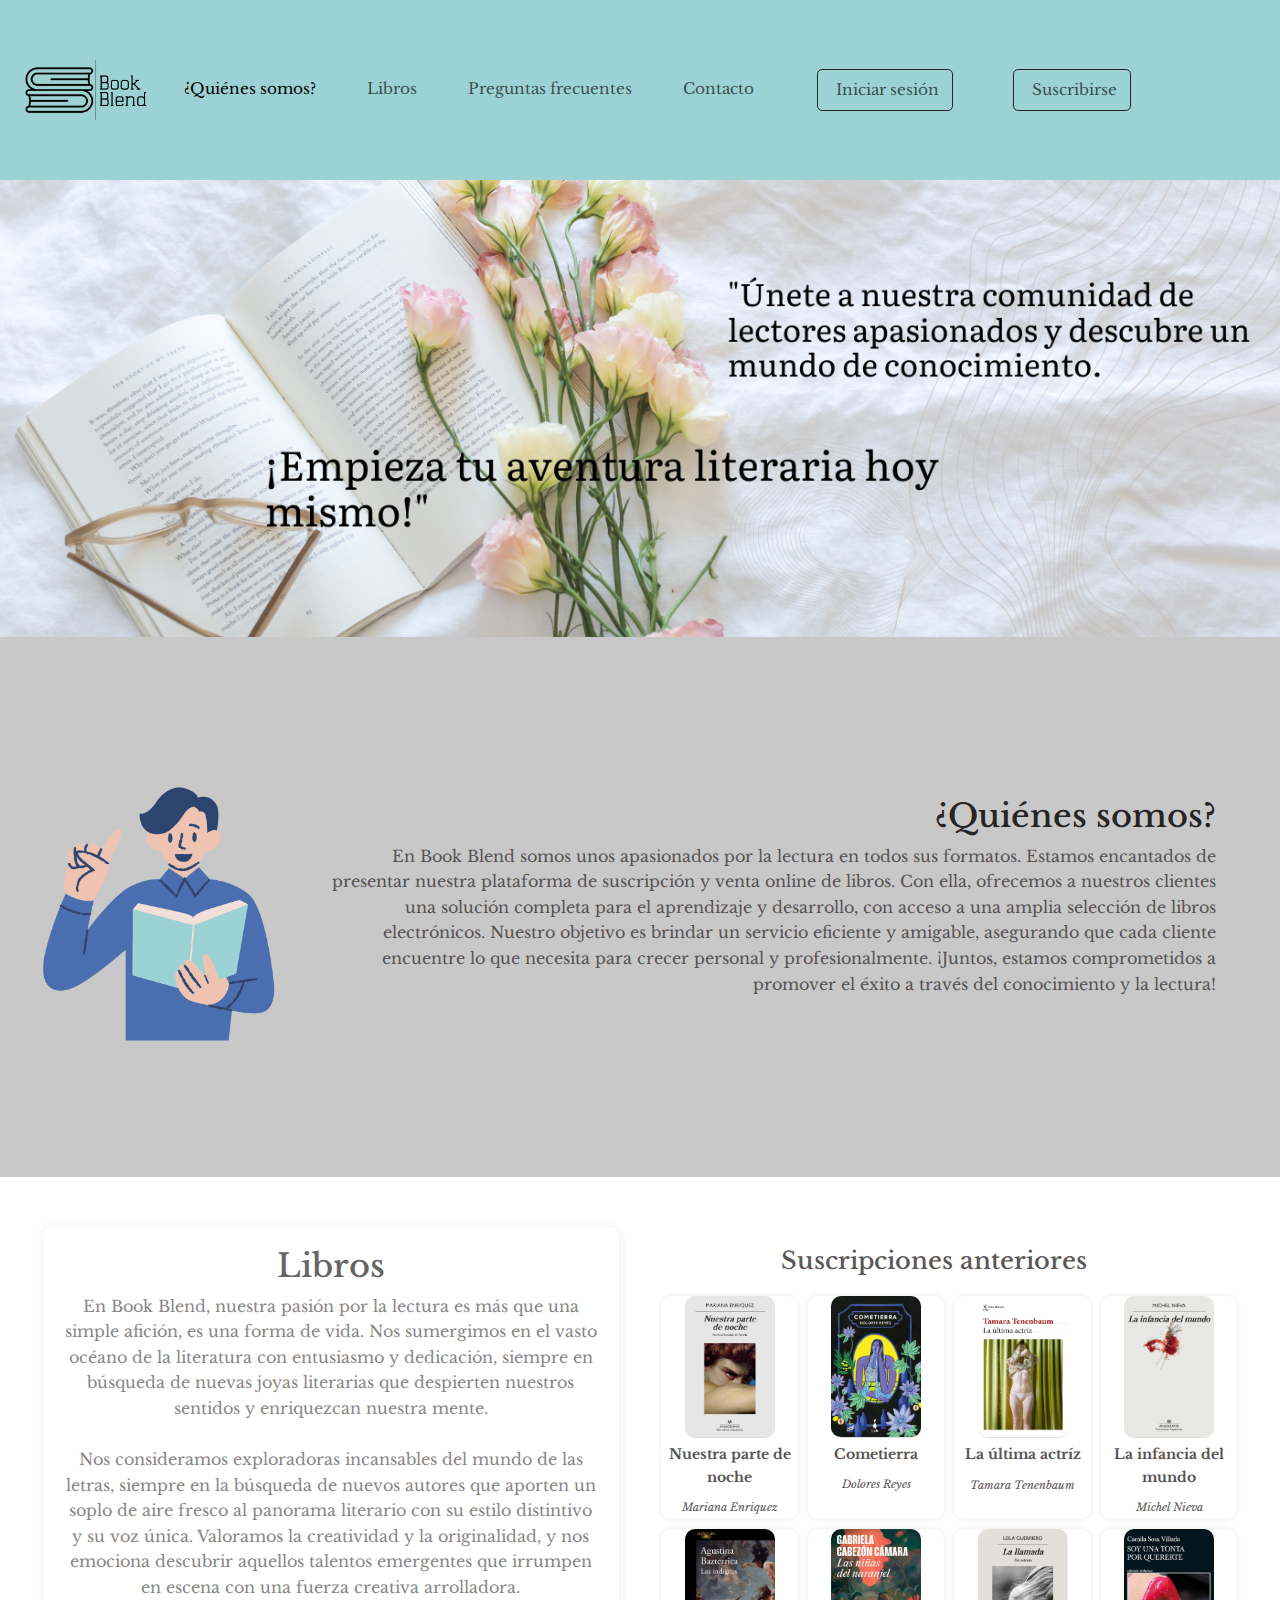
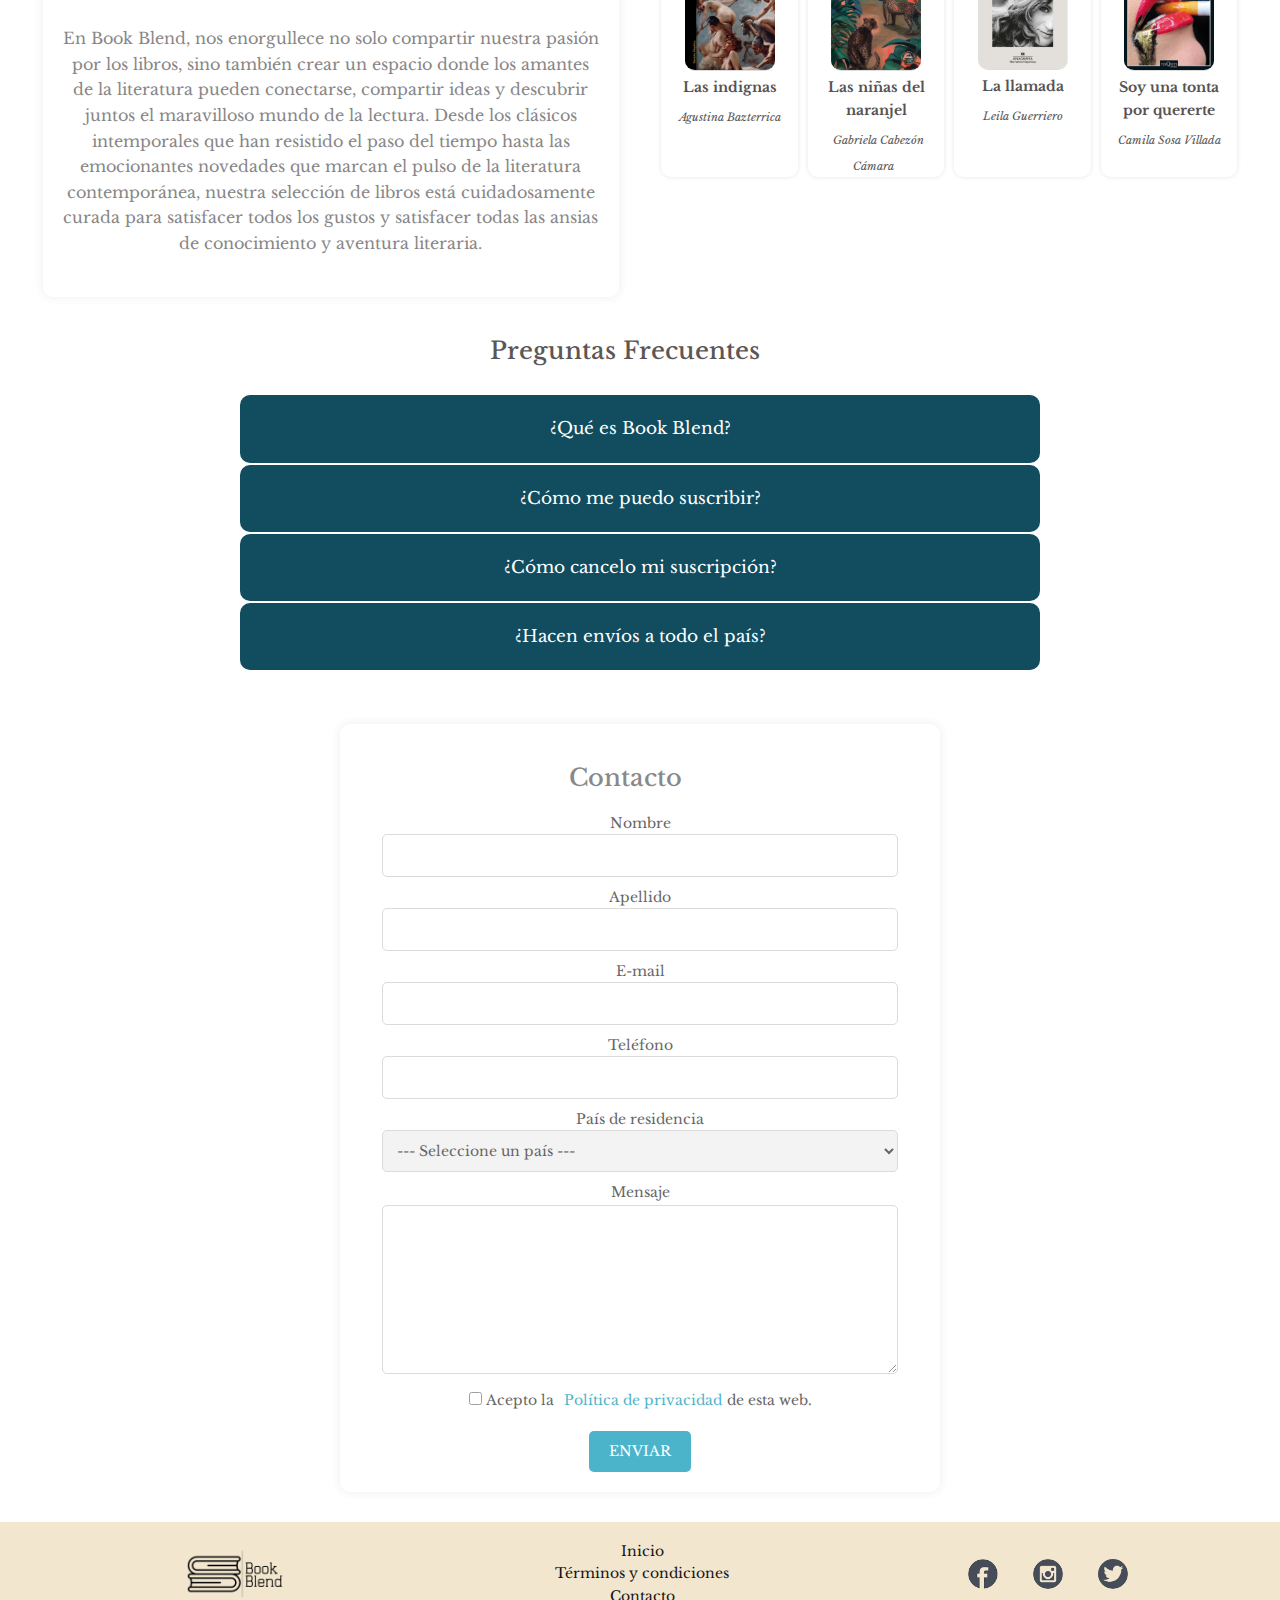
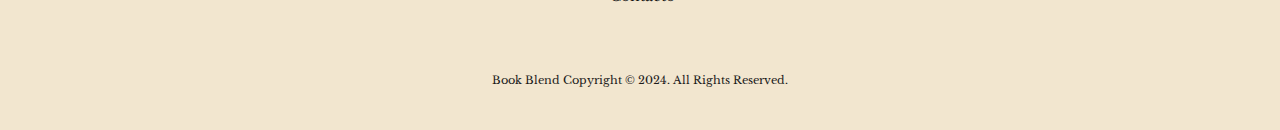
==== commit 1fec09bf: "fix nro copyright" ====
--- a/index.html
+++ b/index.html
@@ -6,8 +6,6 @@
     <meta http-equiv="X-UA-Compatible" content="IE=edge" />
 
     <meta name="viewport" content="width=device-width, initial-scale=1.0" />
-
-    <meta charset="UTF-8" />
 
     <link
       href="https://fonts.googleapis.com/css2?family=Libre+Baskerville&display=swap"
@@ -45,8 +43,9 @@
           aria-controls="navbarNav"
           aria-expanded="false"
           aria-label="Toggle navigation"
-
-        >&#9776;</button>
+        >
+          &#9776;
+        </button>
         <div class="collapse navbar-collapse" id="navbarNav">
           <ul class="navbar-nav">
             <li class="nav-item">
@@ -513,12 +512,17 @@
             </div>
             <div>
               <label for="telUsuario">Teléfono</label>
-              <input type="tel" id="telUsuario" name="telUsuarioIngresado" onkeypress="return (event.charCode >= 48 && event.charCode <= 57)" min="1"/>
+              <input
+                type="tel"
+                id="telUsuario"
+                name="telUsuarioIngresado"
+                onkeypress="return (event.charCode >= 48 && event.charCode <= 57)"
+              />
             </div>
             <div>
               <label for="paisUsuario">País de residencia</label>
               <select id="paisUsuario" name="paisUsuarioIngresado" required>
-                <option value="selected">--- Seleccione un país ---</option>
+                <option value="">--- Seleccione un país ---</option>
                 <option value="AR">Argentina</option>
                 <option value="CO">Colombia</option>
                 <option value="VE">Venezuela</option>
@@ -573,7 +577,7 @@
           </a>
         </div>
         <p class="copy">
-          Book Blend Copyright &copy; 2023. All Rights Reserved.
+          Book Blend Copyright &copy; 2024. All Rights Reserved.
         </p>
       </div>
     </footer>
